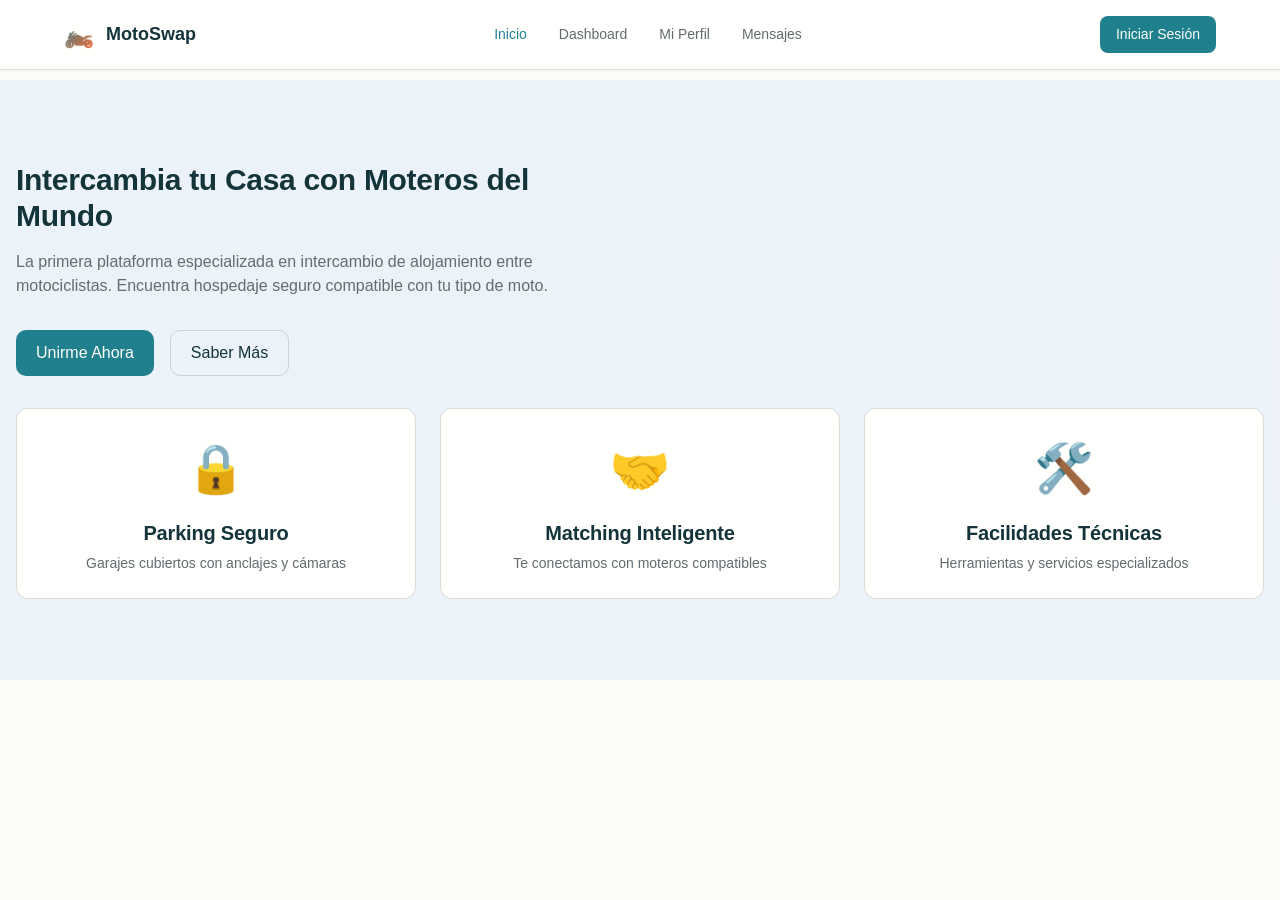
==== index.html @ a31d172a "inicio" ====
<!DOCTYPE html>
<html lang="es">
<head>
    <meta charset="UTF-8">
    <meta name="viewport" content="width=device-width, initial-scale=1.0">
    <title>MotoSwap - Intercambio de Casas para Moteros</title>
    <link rel="stylesheet" href="style.css">
</head>
<body>
    <!-- Header/Navigation -->
    <header class="header" id="header">
        <nav class="nav">
            <div class="nav__brand">
                <div class="nav__logo">🏍️</div>
                <span class="nav__title">MotoSwap</span>
            </div>
            <div class="nav__menu" id="nav-menu">
                <ul class="nav__list">
                    <li class="nav__item"><a href="#home" class="nav__link active">Inicio</a></li>
                    <li class="nav__item"><a href="#dashboard" class="nav__link">Dashboard</a></li>
                    <li class="nav__item"><a href="#profile" class="nav__link">Mi Perfil</a></li>
                    <li class="nav__item"><a href="#messages" class="nav__link">Mensajes</a></li>
                </ul>
            </div>
            <div class="nav__actions">
                <div class="nav__user" id="user-info" style="display: none;">
                    <span class="nav__points">150 pts</span>
                    <img src="https://via.placeholder.com/32x32" alt="Usuario" class="nav__avatar">
                </div>
                <button class="btn btn--primary" id="login-btn">Iniciar Sesión</button>
            </div>
            <button class="nav__toggle" id="nav-toggle">☰</button>
        </nav>
    </header>

    <!-- Landing Page -->
    <section class="landing" id="home">
        <div class="hero">
            <div class="container">
                <div class="hero__content">
                    <h1 class="hero__title">Intercambia tu Casa con Moteros del Mundo</h1>
                    <p class="hero__subtitle">La primera plataforma especializada en intercambio de alojamiento entre motociclistas. Encuentra hospedaje seguro compatible con tu tipo de moto.</p>
                    <div class="hero__actions">
                        <button class="btn btn--primary btn--lg" id="register-btn">Unirme Ahora</button>
                        <button class="btn btn--outline btn--lg" id="learn-more">Saber Más</button>
                    </div>
                </div>
                <div class="hero__features">
                    <div class="feature-card">
                        <div class="feature-card__icon">🔒</div>
                        <h3>Parking Seguro</h3>
                        <p>Garajes cubiertos con anclajes y cámaras</p>
                    </div>
                    <div class="feature-card">
                        <div class="feature-card__icon">🤝</div>
                        <h3>Matching Inteligente</h3>
                        <p>Te conectamos con moteros compatibles</p>
                    </div>
                    <div class="feature-card">
                        <div class="feature-card__icon">🛠️</div>
                        <h3>Facilidades Técnicas</h3>
                        <p>Herramientas y servicios especializados</p>
                    </div>
                </div>
            </div>
        </div>
    </section>

    <!-- Registration Modal -->
    <div class="modal hidden" id="register-modal">
        <div class="modal__overlay">
            <div class="modal__content">
                <div class="modal__header">
                    <h2>Únete a MotoSwap</h2>
                    <button class="modal__close" id="close-register">&times;</button>
                </div>
                <div class="modal__body">
                    <form class="register-form" id="register-form">
                        <div class="form-group">
                            <label class="form-label">Nombre Completo</label>
                            <input type="text" class="form-control" name="nombre" required>
                        </div>
                        <div class="form-group">
                            <label class="form-label">Email</label>
                            <input type="email" class="form-control" name="email" required>
                        </div>
                        <div class="form-group">
                            <label class="form-label">Edad</label>
                            <input type="number" class="form-control" name="edad" min="16" required>
                        </div>
                        <div class="form-group">
                            <label class="form-label">Experiencia (años)</label>
                            <input type="number" class="form-control" name="experiencia" min="0" required>
                        </div>
                        
                        <h3>Información de tu Moto</h3>
                        <div class="form-row">
                            <div class="form-group">
                                <label class="form-label">Marca</label>
                                <select class="form-control" name="marca" required>
                                    <option value="">Seleccionar</option>
                                    <option value="BMW">BMW</option>
                                    <option value="Ducati">Ducati</option>
                                    <option value="Harley Davidson">Harley Davidson</option>
                                    <option value="Yamaha">Yamaha</option>
                                    <option value="Honda">Honda</option>
                                    <option value="Kawasaki">Kawasaki</option>
                                    <option value="Indian">Indian</option>
                                </select>
                            </div>
                            <div class="form-group">
                                <label class="form-label">Modelo</label>
                                <input type="text" class="form-control" name="modelo" required>
                            </div>
                        </div>
                        
                        <div class="form-row">
                            <div class="form-group">
                                <label class="form-label">Tipo de Moto</label>
                                <select class="form-control" name="tipo" required>
                                    <option value="">Seleccionar</option>
                                    <option value="Touring">Touring</option>
                                    <option value="Deportiva">Deportiva</option>
                                    <option value="Cruiser">Cruiser</option>
                                    <option value="Adventure">Adventure/Trail</option>
                                    <option value="Naked">Naked</option>
                                    <option value="Scooter">Scooter/Urbana</option>
                                </select>
                            </div>
                            <div class="form-group">
                                <label class="form-label">Licencia</label>
                                <select class="form-control" name="licencia" required>
                                    <option value="">Seleccionar</option>
                                    <option value="A1">A1 (125cc, hasta 11kW)</option>
                                    <option value="A2">A2 (hasta 35kW)</option>
                                    <option value="A">A (sin restricción)</option>
                                </select>
                            </div>
                        </div>
                        
                        <div class="form-group">
                            <label class="form-label">Cilindrada</label>
                            <input type="text" class="form-control" name="cilindrada" placeholder="ej: 1200cc" required>
                        </div>
                        
                        <div class="form-group">
                            <label class="form-label">Ubicación</label>
                            <input type="text" class="form-control" name="ubicacion" placeholder="Ciudad, País" required>
                        </div>
                        
                        <button type="submit" class="btn btn--primary btn--full-width">Crear Cuenta</button>
                    </form>
                </div>
            </div>
        </div>
    </div>

    <!-- Dashboard -->
    <section class="dashboard hidden" id="dashboard">
        <div class="container">
            <div class="dashboard__header">
                <h1>Dashboard</h1>
                <div class="dashboard__stats">
                    <div class="stat-card">
                        <div class="stat-card__value">150</div>
                        <div class="stat-card__label">Puntos</div>
                    </div>
                    <div class="stat-card">
                        <div class="stat-card__value">4.8</div>
                        <div class="stat-card__label">Valoración</div>
                    </div>
                    <div class="stat-card">
                        <div class="stat-card__value">12</div>
                        <div class="stat-card__label">Intercambios</div>
                    </div>
                </div>
            </div>
            
            <div class="dashboard__filters">
                <div class="filters">
                    <div class="filter-group">
                        <label class="form-label">Tipo de Moto</label>
                        <select class="form-control" id="filter-tipo">
                            <option value="">Todos</option>
                            <option value="Touring">Touring</option>
                            <option value="Deportiva">Deportiva</option>
                            <option value="Cruiser">Cruiser</option>
                            <option value="Adventure">Adventure/Trail</option>
                            <option value="Naked">Naked</option>
                            <option value="Scooter">Scooter/Urbana</option>
                        </select>
                    </div>
                    <div class="filter-group">
                        <label class="form-label">Ubicación</label>
                        <input type="text" class="form-control" id="filter-ubicacion" placeholder="Ciudad o país">
                    </div>
                    <div class="filter-group">
                        <label class="form-label">Facilidades</label>
                        <select class="form-control" id="filter-facilidades">
                            <option value="">Cualquiera</option>
                            <option value="garaje">Garaje Cubierto</option>
                            <option value="herramientas">Herramientas</option>
                            <option value="camara">Cámaras Seguridad</option>
                            <option value="lavado">Zona Lavado</option>
                        </select>
                    </div>
                    <button class="btn btn--primary" id="apply-filters">Filtrar</button>
                </div>
            </div>
            
            <div class="dashboard__content">
                <div class="listings-grid" id="listings-grid">
                    <!-- Listings will be populated by JavaScript -->
                </div>
            </div>
        </div>
    </section>

    <!-- Profile Section -->
    <section class="profile hidden" id="profile">
        <div class="container">
            <div class="profile__header">
                <div class="profile__info">
                    <img src="https://via.placeholder.com/80x80" alt="Avatar" class="profile__avatar">
                    <div class="profile__details">
                        <h1 id="profile-name">Carlos Rodríguez</h1>
                        <p id="profile-location">Madrid, España</p>
                        <div class="profile__badges">
                            <span class="badge badge--success">Verificado</span>
                            <span class="badge badge--info">10 años experiencia</span>
                        </div>
                    </div>
                </div>
                <button class="btn btn--outline">Editar Perfil</button>
            </div>
            
            <div class="profile__content">
                <div class="profile__section">
                    <h2>Mi Motocicleta</h2>
                    <div class="moto-card">
                        <div class="moto-card__image">🏍️</div>
                        <div class="moto-card__details">
                            <h3 id="moto-info">BMW R1250GS Adventure</h3>
                            <div class="moto-card__specs">
                                <span class="spec">Adventure/Trail</span>
                                <span class="spec">1254cc</span>
                                <span class="spec">Licencia A</span>
                            </div>
                        </div>
                    </div>
                </div>
                
                <div class="profile__section">
                    <h2>Mi Alojamiento</h2>
                    <div class="accommodation-card">
                        <h3>Casa completa - 3 habitaciones</h3>
                        <div class="facilities">
                            <span class="facility">🔒 Garaje cubierto para 2 motos</span>
                            <span class="facility">🔧 Herramientas básicas</span>
                            <span class="facility">📹 Cámaras de seguridad</span>
                            <span class="facility">🚿 Zona lavado motos</span>
                        </div>
                    </div>
                </div>
            </div>
        </div>
    </section>

    <!-- Messages Section -->
    <section class="messages hidden" id="messages">
        <div class="container">
            <h1>Mensajes</h1>
            <div class="messages__content">
                <div class="messages__list">
                    <div class="message-item active">
                        <img src="https://via.placeholder.com/40x40" alt="Ana" class="message-item__avatar">
                        <div class="message-item__content">
                            <div class="message-item__header">
                                <h3>Ana Martínez</h3>
                                <span class="message-item__time">hace 2h</span>
                            </div>
                            <p>Hola! Me interesa tu casa en Madrid para el puente de mayo...</p>
                        </div>
                        <div class="message-item__badge">2</div>
                    </div>
                    
                    <div class="message-item">
                        <img src="https://via.placeholder.com/40x40" alt="Marco" class="message-item__avatar">
                        <div class="message-item__content">
                            <div class="message-item__header">
                                <h3>Marco Bianchi</h3>
                                <span class="message-item__time">ayer</span>
                            </div>
                            <p>Perfecto! Confirmado el intercambio para Roma...</p>
                        </div>
                    </div>
                </div>
                
                <div class="chat-window">
                    <div class="chat-header">
                        <img src="https://via.placeholder.com/32x32" alt="Ana" class="chat-header__avatar">
                        <div class="chat-header__info">
                            <h3>Ana Martínez</h3>
                            <span>Barcelona - Ducati Panigale V4</span>
                        </div>
                    </div>
                    
                    <div class="chat-messages" id="chat-messages">
                        <div class="message message--received">
                            <div class="message__content">
                                Hola Carlos! Vi tu casa en Madrid y me encantaría hacer un intercambio.
                            </div>
                            <div class="message__time">14:30</div>
                        </div>
                        
                        <div class="message message--received">
                            <div class="message__content">
                                Tengo una Ducati Panigale, ¿tu garaje tiene espacio suficiente?
                            </div>
                            <div class="message__time">14:32</div>
                        </div>
                        
                        <div class="message message--sent">
                            <div class="message__content">
                                ¡Hola Ana! Sí, perfecto. Mi garaje es cubierto y tiene anclajes para deportivas.
                            </div>
                            <div class="message__time">14:45</div>
                        </div>
                    </div>
                    
                    <div class="chat-input">
                        <input type="text" class="form-control" placeholder="Escribe tu mensaje...">
                        <button class="btn btn--primary">Enviar</button>
                    </div>
                </div>
            </div>
        </div>
    </section>

    <!-- Property Detail Modal -->
    <div class="modal hidden" id="property-modal">
        <div class="modal__overlay">
            <div class="modal__content modal__content--large">
                <div class="modal__header">
                    <h2 id="property-title">Casa en Madrid Centro</h2>
                    <button class="modal__close" id="close-property">&times;</button>
                </div>
                <div class="modal__body">
                    <div class="property-detail">
                        <div class="property-gallery">
                            <img src="https://via.placeholder.com/600x300" alt="Casa" class="property-image">
                        </div>
                        
                        <div class="property-info">
                            <div class="property-owner">
                                <img src="https://via.placeholder.com/50x50" alt="Propietario" class="owner-avatar">
                                <div class="owner-details">
                                    <h3 id="owner-name">Carlos Rodríguez</h3>
                                    <div class="owner-rating">
                                        <span class="stars">⭐⭐⭐⭐⭐</span>
                                        <span id="owner-rating">4.8</span>
                                    </div>
                                    <p id="owner-moto">BMW R1250GS Adventure</p>
                                </div>
                            </div>
                            
                            <div class="property-specs">
                                <div class="spec-item">
                                    <strong>Tipo:</strong> <span id="property-type">Casa completa</span>
                                </div>
                                <div class="spec-item">
                                    <strong>Habitaciones:</strong> <span id="property-rooms">3</span>
                                </div>
                                <div class="spec-item">
                                    <strong>Motos compatibles:</strong> <span id="compatible-bikes">Adventure, Touring, Naked</span>
                                </div>
                                <div class="spec-item">
                                    <strong>Puntos requeridos:</strong> <span id="required-points">120 puntos/noche</span>
                                </div>
                            </div>
                            
                            <div class="facilities-list">
                                <h3>Facilidades de Seguridad</h3>
                                <div class="facility-tags" id="security-facilities">
                                    <span class="facility-tag">🔒 Garaje cubierto</span>
                                    <span class="facility-tag">📹 Cámaras de seguridad</span>
                                    <span class="facility-tag">⚓ Anclajes de suelo</span>
                                </div>
                                
                                <h3>Servicios Adicionales</h3>
                                <div class="facility-tags" id="additional-services">
                                    <span class="facility-tag">🗺️ Rutas Sierra Madrid</span>
                                    <span class="facility-tag">🔧 Taller BMW cercano</span>
                                    <span class="facility-tag">🌤️ Pronóstico local</span>
                                </div>
                            </div>
                        </div>
                    </div>
                    
                    <div class="property-actions">
                        <button class="btn btn--primary btn--lg">Solicitar Intercambio</button>
                        <button class="btn btn--outline btn--lg">Enviar Mensaje</button>
                    </div>
                </div>
            </div>
        </div>
    </div>

    <!-- Configuration script - loads environment variables -->
    <script src="config.js"></script>
    <!-- Main application script -->
    <script src="app.js"></script>
</body>
</html>
---- style.css ----
:root {
  /* Primitive Color Tokens */
  --color-white: rgba(255, 255, 255, 1);
  --color-black: rgba(0, 0, 0, 1);
  --color-cream-50: rgba(252, 252, 249, 1);
  --color-cream-100: rgba(255, 255, 253, 1);
  --color-gray-200: rgba(245, 245, 245, 1);
  --color-gray-300: rgba(167, 169, 169, 1);
  --color-gray-400: rgba(119, 124, 124, 1);
  --color-slate-500: rgba(98, 108, 113, 1);
  --color-brown-600: rgba(94, 82, 64, 1);
  --color-charcoal-700: rgba(31, 33, 33, 1);
  --color-charcoal-800: rgba(38, 40, 40, 1);
  --color-slate-900: rgba(19, 52, 59, 1);
  --color-teal-300: rgba(50, 184, 198, 1);
  --color-teal-400: rgba(45, 166, 178, 1);
  --color-teal-500: rgba(33, 128, 141, 1);
  --color-teal-600: rgba(29, 116, 128, 1);
  --color-teal-700: rgba(26, 104, 115, 1);
  --color-teal-800: rgba(41, 150, 161, 1);
  --color-red-400: rgba(255, 84, 89, 1);
  --color-red-500: rgba(192, 21, 47, 1);
  --color-orange-400: rgba(230, 129, 97, 1);
  --color-orange-500: rgba(168, 75, 47, 1);

  /* RGB versions for opacity control */
  --color-brown-600-rgb: 94, 82, 64;
  --color-teal-500-rgb: 33, 128, 141;
  --color-slate-900-rgb: 19, 52, 59;
  --color-slate-500-rgb: 98, 108, 113;
  --color-red-500-rgb: 192, 21, 47;
  --color-red-400-rgb: 255, 84, 89;
  --color-orange-500-rgb: 168, 75, 47;
  --color-orange-400-rgb: 230, 129, 97;

  /* Background color tokens (Light Mode) */
  --color-bg-1: rgba(59, 130, 246, 0.08); /* Light blue */
  --color-bg-2: rgba(245, 158, 11, 0.08); /* Light yellow */
  --color-bg-3: rgba(34, 197, 94, 0.08); /* Light green */
  --color-bg-4: rgba(239, 68, 68, 0.08); /* Light red */
  --color-bg-5: rgba(147, 51, 234, 0.08); /* Light purple */
  --color-bg-6: rgba(249, 115, 22, 0.08); /* Light orange */
  --color-bg-7: rgba(236, 72, 153, 0.08); /* Light pink */
  --color-bg-8: rgba(6, 182, 212, 0.08); /* Light cyan */

  /* Semantic Color Tokens (Light Mode) */
  --color-background: var(--color-cream-50);
  --color-surface: var(--color-cream-100);
  --color-text: var(--color-slate-900);
  --color-text-secondary: var(--color-slate-500);
  --color-primary: var(--color-teal-500);
  --color-primary-hover: var(--color-teal-600);
  --color-primary-active: var(--color-teal-700);
  --color-secondary: rgba(var(--color-brown-600-rgb), 0.12);
  --color-secondary-hover: rgba(var(--color-brown-600-rgb), 0.2);
  --color-secondary-active: rgba(var(--color-brown-600-rgb), 0.25);
  --color-border: rgba(var(--color-brown-600-rgb), 0.2);
  --color-btn-primary-text: var(--color-cream-50);
  --color-card-border: rgba(var(--color-brown-600-rgb), 0.12);
  --color-card-border-inner: rgba(var(--color-brown-600-rgb), 0.12);
  --color-error: var(--color-red-500);
  --color-success: var(--color-teal-500);
  --color-warning: var(--color-orange-500);
  --color-info: var(--color-slate-500);
  --color-focus-ring: rgba(var(--color-teal-500-rgb), 0.4);
  --color-select-caret: rgba(var(--color-slate-900-rgb), 0.8);

  /* Common style patterns */
  --focus-ring: 0 0 0 3px var(--color-focus-ring);
  --focus-outline: 2px solid var(--color-primary);
  --status-bg-opacity: 0.15;
  --status-border-opacity: 0.25;
  --select-caret-light: url("data:image/svg+xml,%3Csvg xmlns='http://www.w3.org/2000/svg' width='16' height='16' viewBox='0 0 24 24' fill='none' stroke='%23134252' stroke-width='2' stroke-linecap='round' stroke-linejoin='round'%3E%3Cpolyline points='6 9 12 15 18 9'%3E%3C/polyline%3E%3C/svg%3E");
  --select-caret-dark: url("data:image/svg+xml,%3Csvg xmlns='http://www.w3.org/2000/svg' width='16' height='16' viewBox='0 0 24 24' fill='none' stroke='%23f5f5f5' stroke-width='2' stroke-linecap='round' stroke-linejoin='round'%3E%3Cpolyline points='6 9 12 15 18 9'%3E%3C/polyline%3E%3C/svg%3E");

  /* RGB versions for opacity control */
  --color-success-rgb: 33, 128, 141;
  --color-error-rgb: 192, 21, 47;
  --color-warning-rgb: 168, 75, 47;
  --color-info-rgb: 98, 108, 113;

  /* Typography */
  --font-family-base: "FKGroteskNeue", "Geist", "Inter", -apple-system,
    BlinkMacSystemFont, "Segoe UI", Roboto, sans-serif;
  --font-family-mono: "Berkeley Mono", ui-monospace, SFMono-Regular, Menlo,
    Monaco, Consolas, monospace;
  --font-size-xs: 11px;
  --font-size-sm: 12px;
  --font-size-base: 14px;
  --font-size-md: 14px;
  --font-size-lg: 16px;
  --font-size-xl: 18px;
  --font-size-2xl: 20px;
  --font-size-3xl: 24px;
  --font-size-4xl: 30px;
  --font-weight-normal: 400;
  --font-weight-medium: 500;
  --font-weight-semibold: 550;
  --font-weight-bold: 600;
  --line-height-tight: 1.2;
  --line-height-normal: 1.5;
  --letter-spacing-tight: -0.01em;

  /* Spacing */
  --space-0: 0;
  --space-1: 1px;
  --space-2: 2px;
  --space-4: 4px;
  --space-6: 6px;
  --space-8: 8px;
  --space-10: 10px;
  --space-12: 12px;
  --space-16: 16px;
  --space-20: 20px;
  --space-24: 24px;
  --space-32: 32px;

  /* Border Radius */
  --radius-sm: 6px;
  --radius-base: 8px;
  --radius-md: 10px;
  --radius-lg: 12px;
  --radius-full: 9999px;

  /* Shadows */
  --shadow-xs: 0 1px 2px rgba(0, 0, 0, 0.02);
  --shadow-sm: 0 1px 3px rgba(0, 0, 0, 0.04), 0 1px 2px rgba(0, 0, 0, 0.02);
  --shadow-md: 0 4px 6px -1px rgba(0, 0, 0, 0.04),
    0 2px 4px -1px rgba(0, 0, 0, 0.02);
  --shadow-lg: 0 10px 15px -3px rgba(0, 0, 0, 0.04),
    0 4px 6px -2px rgba(0, 0, 0, 0.02);
  --shadow-inset-sm: inset 0 1px 0 rgba(255, 255, 255, 0.15),
    inset 0 -1px 0 rgba(0, 0, 0, 0.03);

  /* Animation */
  --duration-fast: 150ms;
  --duration-normal: 250ms;
  --ease-standard: cubic-bezier(0.16, 1, 0.3, 1);

  /* Layout */
  --container-sm: 640px;
  --container-md: 768px;
  --container-lg: 1024px;
  --container-xl: 1280px;
}

/* Dark mode colors */
@media (prefers-color-scheme: dark) {
  :root {
    /* RGB versions for opacity control (Dark Mode) */
    --color-gray-400-rgb: 119, 124, 124;
    --color-teal-300-rgb: 50, 184, 198;
    --color-gray-300-rgb: 167, 169, 169;
    --color-gray-200-rgb: 245, 245, 245;

    /* Background color tokens (Dark Mode) */
    --color-bg-1: rgba(29, 78, 216, 0.15); /* Dark blue */
    --color-bg-2: rgba(180, 83, 9, 0.15); /* Dark yellow */
    --color-bg-3: rgba(21, 128, 61, 0.15); /* Dark green */
    --color-bg-4: rgba(185, 28, 28, 0.15); /* Dark red */
    --color-bg-5: rgba(107, 33, 168, 0.15); /* Dark purple */
    --color-bg-6: rgba(194, 65, 12, 0.15); /* Dark orange */
    --color-bg-7: rgba(190, 24, 93, 0.15); /* Dark pink */
    --color-bg-8: rgba(8, 145, 178, 0.15); /* Dark cyan */
    
    /* Semantic Color Tokens (Dark Mode) */
    --color-background: var(--color-charcoal-700);
    --color-surface: var(--color-charcoal-800);
    --color-text: var(--color-gray-200);
    --color-text-secondary: rgba(var(--color-gray-300-rgb), 0.7);
    --color-primary: var(--color-teal-300);
    --color-primary-hover: var(--color-teal-400);
    --color-primary-active: var(--color-teal-800);
    --color-secondary: rgba(var(--color-gray-400-rgb), 0.15);
    --color-secondary-hover: rgba(var(--color-gray-400-rgb), 0.25);
    --color-secondary-active: rgba(var(--color-gray-400-rgb), 0.3);
    --color-border: rgba(var(--color-gray-400-rgb), 0.3);
    --color-error: var(--color-red-400);
    --color-success: var(--color-teal-300);
    --color-warning: var(--color-orange-400);
    --color-info: var(--color-gray-300);
    --color-focus-ring: rgba(var(--color-teal-300-rgb), 0.4);
    --color-btn-primary-text: var(--color-slate-900);
    --color-card-border: rgba(var(--color-gray-400-rgb), 0.2);
    --color-card-border-inner: rgba(var(--color-gray-400-rgb), 0.15);
    --shadow-inset-sm: inset 0 1px 0 rgba(255, 255, 255, 0.1),
      inset 0 -1px 0 rgba(0, 0, 0, 0.15);
    --button-border-secondary: rgba(var(--color-gray-400-rgb), 0.2);
    --color-border-secondary: rgba(var(--color-gray-400-rgb), 0.2);
    --color-select-caret: rgba(var(--color-gray-200-rgb), 0.8);

    /* Common style patterns - updated for dark mode */
    --focus-ring: 0 0 0 3px var(--color-focus-ring);
    --focus-outline: 2px solid var(--color-primary);
    --status-bg-opacity: 0.15;
    --status-border-opacity: 0.25;
    --select-caret-light: url("data:image/svg+xml,%3Csvg xmlns='http://www.w3.org/2000/svg' width='16' height='16' viewBox='0 0 24 24' fill='none' stroke='%23134252' stroke-width='2' stroke-linecap='round' stroke-linejoin='round'%3E%3Cpolyline points='6 9 12 15 18 9'%3E%3C/polyline%3E%3C/svg%3E");
    --select-caret-dark: url("data:image/svg+xml,%3Csvg xmlns='http://www.w3.org/2000/svg' width='16' height='16' viewBox='0 0 24 24' fill='none' stroke='%23f5f5f5' stroke-width='2' stroke-linecap='round' stroke-linejoin='round'%3E%3Cpolyline points='6 9 12 15 18 9'%3E%3C/polyline%3E%3C/svg%3E");

    /* RGB versions for dark mode */
    --color-success-rgb: var(--color-teal-300-rgb);
    --color-error-rgb: var(--color-red-400-rgb);
    --color-warning-rgb: var(--color-orange-400-rgb);
    --color-info-rgb: var(--color-gray-300-rgb);
  }
}

/* Data attribute for manual theme switching */
[data-color-scheme="dark"] {
  /* RGB versions for opacity control (dark mode) */
  --color-gray-400-rgb: 119, 124, 124;
  --color-teal-300-rgb: 50, 184, 198;
  --color-gray-300-rgb: 167, 169, 169;
  --color-gray-200-rgb: 245, 245, 245;

  /* Colorful background palette - Dark Mode */
  --color-bg-1: rgba(29, 78, 216, 0.15); /* Dark blue */
  --color-bg-2: rgba(180, 83, 9, 0.15); /* Dark yellow */
  --color-bg-3: rgba(21, 128, 61, 0.15); /* Dark green */
  --color-bg-4: rgba(185, 28, 28, 0.15); /* Dark red */
  --color-bg-5: rgba(107, 33, 168, 0.15); /* Dark purple */
  --color-bg-6: rgba(194, 65, 12, 0.15); /* Dark orange */
  --color-bg-7: rgba(190, 24, 93, 0.15); /* Dark pink */
  --color-bg-8: rgba(8, 145, 178, 0.15); /* Dark cyan */
  
  /* Semantic Color Tokens (Dark Mode) */
  --color-background: var(--color-charcoal-700);
  --color-surface: var(--color-charcoal-800);
  --color-text: var(--color-gray-200);
  --color-text-secondary: rgba(var(--color-gray-300-rgb), 0.7);
  --color-primary: var(--color-teal-300);
  --color-primary-hover: var(--color-teal-400);
  --color-primary-active: var(--color-teal-800);
  --color-secondary: rgba(var(--color-gray-400-rgb), 0.15);
  --color-secondary-hover: rgba(var(--color-gray-400-rgb), 0.25);
  --color-secondary-active: rgba(var(--color-gray-400-rgb), 0.3);
  --color-border: rgba(var(--color-gray-400-rgb), 0.3);
  --color-error: var(--color-red-400);
  --color-success: var(--color-teal-300);
  --color-warning: var(--color-orange-400);
  --color-info: var(--color-gray-300);
  --color-focus-ring: rgba(var(--color-teal-300-rgb), 0.4);
  --color-btn-primary-text: var(--color-slate-900);
  --color-card-border: rgba(var(--color-gray-400-rgb), 0.15);
  --color-card-border-inner: rgba(var(--color-gray-400-rgb), 0.15);
  --shadow-inset-sm: inset 0 1px 0 rgba(255, 255, 255, 0.1),
    inset 0 -1px 0 rgba(0, 0, 0, 0.15);
  --color-border-secondary: rgba(var(--color-gray-400-rgb), 0.2);
  --color-select-caret: rgba(var(--color-gray-200-rgb), 0.8);

  /* Common style patterns - updated for dark mode */
  --focus-ring: 0 0 0 3px var(--color-focus-ring);
  --focus-outline: 2px solid var(--color-primary);
  --status-bg-opacity: 0.15;
  --status-border-opacity: 0.25;
  --select-caret-light: url("data:image/svg+xml,%3Csvg xmlns='http://www.w3.org/2000/svg' width='16' height='16' viewBox='0 0 24 24' fill='none' stroke='%23134252' stroke-width='2' stroke-linecap='round' stroke-linejoin='round'%3E%3Cpolyline points='6 9 12 15 18 9'%3E%3C/polyline%3E%3C/svg%3E");
  --select-caret-dark: url("data:image/svg+xml,%3Csvg xmlns='http://www.w3.org/2000/svg' width='16' height='16' viewBox='0 0 24 24' fill='none' stroke='%23f5f5f5' stroke-width='2' stroke-linecap='round' stroke-linejoin='round'%3E%3Cpolyline points='6 9 12 15 18 9'%3E%3C/polyline%3E%3C/svg%3E");

  /* RGB versions for dark mode */
  --color-success-rgb: var(--color-teal-300-rgb);
  --color-error-rgb: var(--color-red-400-rgb);
  --color-warning-rgb: var(--color-orange-400-rgb);
  --color-info-rgb: var(--color-gray-300-rgb);
}

[data-color-scheme="light"] {
  /* RGB versions for opacity control (light mode) */
  --color-brown-600-rgb: 94, 82, 64;
  --color-teal-500-rgb: 33, 128, 141;
  --color-slate-900-rgb: 19, 52, 59;
  
  /* Semantic Color Tokens (Light Mode) */
  --color-background: var(--color-cream-50);
  --color-surface: var(--color-cream-100);
  --color-text: var(--color-slate-900);
  --color-text-secondary: var(--color-slate-500);
  --color-primary: var(--color-teal-500);
  --color-primary-hover: var(--color-teal-600);
  --color-primary-active: var(--color-teal-700);
  --color-secondary: rgba(var(--color-brown-600-rgb), 0.12);
  --color-secondary-hover: rgba(var(--color-brown-600-rgb), 0.2);
  --color-secondary-active: rgba(var(--color-brown-600-rgb), 0.25);
  --color-border: rgba(var(--color-brown-600-rgb), 0.2);
  --color-btn-primary-text: var(--color-cream-50);
  --color-card-border: rgba(var(--color-brown-600-rgb), 0.12);
  --color-card-border-inner: rgba(var(--color-brown-600-rgb), 0.12);
  --color-error: var(--color-red-500);
  --color-success: var(--color-teal-500);
  --color-warning: var(--color-orange-500);
  --color-info: var(--color-slate-500);
  --color-focus-ring: rgba(var(--color-teal-500-rgb), 0.4);

  /* RGB versions for light mode */
  --color-success-rgb: var(--color-teal-500-rgb);
  --color-error-rgb: var(--color-red-500-rgb);
  --color-warning-rgb: var(--color-orange-500-rgb);
  --color-info-rgb: var(--color-slate-500-rgb);
}

/* Base styles */
html {
  font-size: var(--font-size-base);
  font-family: var(--font-family-base);
  line-height: var(--line-height-normal);
  color: var(--color-text);
  background-color: var(--color-background);
  -webkit-font-smoothing: antialiased;
  box-sizing: border-box;
}

body {
  margin: 0;
  padding: 0;
}

*,
*::before,
*::after {
  box-sizing: inherit;
}

/* Typography */
h1,
h2,
h3,
h4,
h5,
h6 {
  margin: 0;
  font-weight: var(--font-weight-semibold);
  line-height: var(--line-height-tight);
  color: var(--color-text);
  letter-spacing: var(--letter-spacing-tight);
}

h1 {
  font-size: var(--font-size-4xl);
}
h2 {
  font-size: var(--font-size-3xl);
}
h3 {
  font-size: var(--font-size-2xl);
}
h4 {
  font-size: var(--font-size-xl);
}
h5 {
  font-size: var(--font-size-lg);
}
h6 {
  font-size: var(--font-size-md);
}

p {
  margin: 0 0 var(--space-16) 0;
}

a {
  color: var(--color-primary);
  text-decoration: none;
  transition: color var(--duration-fast) var(--ease-standard);
}

a:hover {
  color: var(--color-primary-hover);
}

code,
pre {
  font-family: var(--font-family-mono);
  font-size: calc(var(--font-size-base) * 0.95);
  background-color: var(--color-secondary);
  border-radius: var(--radius-sm);
}

code {
  padding: var(--space-1) var(--space-4);
}

pre {
  padding: var(--space-16);
  margin: var(--space-16) 0;
  overflow: auto;
  border: 1px solid var(--color-border);
}

pre code {
  background: none;
  padding: 0;
}

/* Buttons */
.btn {
  display: inline-flex;
  align-items: center;
  justify-content: center;
  padding: var(--space-8) var(--space-16);
  border-radius: var(--radius-base);
  font-size: var(--font-size-base);
  font-weight: 500;
  line-height: 1.5;
  cursor: pointer;
  transition: all var(--duration-normal) var(--ease-standard);
  border: none;
  text-decoration: none;
  position: relative;
}

.btn:focus-visible {
  outline: none;
  box-shadow: var(--focus-ring);
}

.btn--primary {
  background: var(--color-primary);
  color: var(--color-btn-primary-text);
}

.btn--primary:hover {
  background: var(--color-primary-hover);
}

.btn--primary:active {
  background: var(--color-primary-active);
}

.btn--secondary {
  background: var(--color-secondary);
  color: var(--color-text);
}

.btn--secondary:hover {
  background: var(--color-secondary-hover);
}

.btn--secondary:active {
  background: var(--color-secondary-active);
}

.btn--outline {
  background: transparent;
  border: 1px solid var(--color-border);
  color: var(--color-text);
}

.btn--outline:hover {
  background: var(--color-secondary);
}

.btn--sm {
  padding: var(--space-4) var(--space-12);
  font-size: var(--font-size-sm);
  border-radius: var(--radius-sm);
}

.btn--lg {
  padding: var(--space-10) var(--space-20);
  font-size: var(--font-size-lg);
  border-radius: var(--radius-md);
}

.btn--full-width {
  width: 100%;
}

.btn:disabled {
  opacity: 0.5;
  cursor: not-allowed;
}

/* Form elements */
.form-control {
  display: block;
  width: 100%;
  padding: var(--space-8) var(--space-12);
  font-size: var(--font-size-md);
  line-height: 1.5;
  color: var(--color-text);
  background-color: var(--color-surface);
  border: 1px solid var(--color-border);
  border-radius: var(--radius-base);
  transition: border-color var(--duration-fast) var(--ease-standard),
    box-shadow var(--duration-fast) var(--ease-standard);
}

textarea.form-control {
  font-family: var(--font-family-base);
  font-size: var(--font-size-base);
}

select.form-control {
  padding: var(--space-8) var(--space-12);
  -webkit-appearance: none;
  -moz-appearance: none;
  appearance: none;
  background-image: var(--select-caret-light);
  background-repeat: no-repeat;
  background-position: right var(--space-12) center;
  background-size: 16px;
  padding-right: var(--space-32);
}

/* Add a dark mode specific caret */
@media (prefers-color-scheme: dark) {
  select.form-control {
    background-image: var(--select-caret-dark);
  }
}

/* Also handle data-color-scheme */
[data-color-scheme="dark"] select.form-control {
  background-image: var(--select-caret-dark);
}

[data-color-scheme="light"] select.form-control {
  background-image: var(--select-caret-light);
}

.form-control:focus {
  border-color: var(--color-primary);
  outline: var(--focus-outline);
}

.form-label {
  display: block;
  margin-bottom: var(--space-8);
  font-weight: var(--font-weight-medium);
  font-size: var(--font-size-sm);
}

.form-group {
  margin-bottom: var(--space-16);
}

/* Card component */
.card {
  background-color: var(--color-surface);
  border-radius: var(--radius-lg);
  border: 1px solid var(--color-card-border);
  box-shadow: var(--shadow-sm);
  overflow: hidden;
  transition: box-shadow var(--duration-normal) var(--ease-standard);
}

.card:hover {
  box-shadow: var(--shadow-md);
}

.card__body {
  padding: var(--space-16);
}

.card__header,
.card__footer {
  padding: var(--space-16);
  border-bottom: 1px solid var(--color-card-border-inner);
}

/* Status indicators - simplified with CSS variables */
.status {
  display: inline-flex;
  align-items: center;
  padding: var(--space-6) var(--space-12);
  border-radius: var(--radius-full);
  font-weight: var(--font-weight-medium);
  font-size: var(--font-size-sm);
}

.status--success {
  background-color: rgba(
    var(--color-success-rgb, 33, 128, 141),
    var(--status-bg-opacity)
  );
  color: var(--color-success);
  border: 1px solid
    rgba(var(--color-success-rgb, 33, 128, 141), var(--status-border-opacity));
}

.status--error {
  background-color: rgba(
    var(--color-error-rgb, 192, 21, 47),
    var(--status-bg-opacity)
  );
  color: var(--color-error);
  border: 1px solid
    rgba(var(--color-error-rgb, 192, 21, 47), var(--status-border-opacity));
}

.status--warning {
  background-color: rgba(
    var(--color-warning-rgb, 168, 75, 47),
    var(--status-bg-opacity)
  );
  color: var(--color-warning);
  border: 1px solid
    rgba(var(--color-warning-rgb, 168, 75, 47), var(--status-border-opacity));
}

.status--info {
  background-color: rgba(
    var(--color-info-rgb, 98, 108, 113),
    var(--status-bg-opacity)
  );
  color: var(--color-info);
  border: 1px solid
    rgba(var(--color-info-rgb, 98, 108, 113), var(--status-border-opacity));
}

/* Container layout */
.container {
  width: 100%;
  margin-right: auto;
  margin-left: auto;
  padding-right: var(--space-16);
  padding-left: var(--space-16);
}

@media (min-width: 640px) {
  .container {
    max-width: var(--container-sm);
  }
}
@media (min-width: 768px) {
  .container {
    max-width: var(--container-md);
  }
}
@media (min-width: 1024px) {
  .container {
    max-width: var(--container-lg);
  }
}
@media (min-width: 1280px) {
  .container {
    max-width: var(--container-xl);
  }
}

/* Utility classes */
.flex {
  display: flex;
}
.flex-col {
  flex-direction: column;
}
.items-center {
  align-items: center;
}
.justify-center {
  justify-content: center;
}
.justify-between {
  justify-content: space-between;
}
.gap-4 {
  gap: var(--space-4);
}
.gap-8 {
  gap: var(--space-8);
}
.gap-16 {
  gap: var(--space-16);
}

.m-0 {
  margin: 0;
}
.mt-8 {
  margin-top: var(--space-8);
}
.mb-8 {
  margin-bottom: var(--space-8);
}
.mx-8 {
  margin-left: var(--space-8);
  margin-right: var(--space-8);
}
.my-8 {
  margin-top: var(--space-8);
  margin-bottom: var(--space-8);
}

.p-0 {
  padding: 0;
}
.py-8 {
  padding-top: var(--space-8);
  padding-bottom: var(--space-8);
}
.px-8 {
  padding-left: var(--space-8);
  padding-right: var(--space-8);
}
.py-16 {
  padding-top: var(--space-16);
  padding-bottom: var(--space-16);
}
.px-16 {
  padding-left: var(--space-16);
  padding-right: var(--space-16);
}

.block {
  display: block;
}
.hidden {
  display: none;
}

/* Accessibility */
.sr-only {
  position: absolute;
  width: 1px;
  height: 1px;
  padding: 0;
  margin: -1px;
  overflow: hidden;
  clip: rect(0, 0, 0, 0);
  white-space: nowrap;
  border-width: 0;
}

:focus-visible {
  outline: var(--focus-outline);
  outline-offset: 2px;
}

/* Dark mode specifics */
[data-color-scheme="dark"] .btn--outline {
  border: 1px solid var(--color-border-secondary);
}

@font-face {
  font-family: 'FKGroteskNeue';
  src: url('https://r2cdn.perplexity.ai/fonts/FKGroteskNeue.woff2')
    format('woff2');
}

/* END PERPLEXITY DESIGN SYSTEM */
/* Additional custom styles for MotoSwap */
:root {
  /* Custom moto theme colors */
  --moto-orange: #FF6B35;
  --moto-dark: #1a1a1a;
  --moto-chrome: #C0C0C0;
  --moto-red: #DC2626;
  --moto-gradient: linear-gradient(135deg, var(--color-teal-500) 0%, var(--moto-orange) 100%);
}

/* Header Styles */
.header {
  background: var(--color-surface);
  border-bottom: 1px solid var(--color-border);
  position: fixed;
  top: 0;
  left: 0;
  right: 0;
  z-index: 1000;
  box-shadow: var(--shadow-sm);
}

.nav {
  display: flex;
  align-items: center;
  justify-content: space-between;
  padding: var(--space-16) var(--space-24);
  max-width: 1200px;
  margin: 0 auto;
}

.nav__brand {
  display: flex;
  align-items: center;
  gap: var(--space-12);
}

.nav__logo {
  font-size: 24px;
  background: var(--moto-gradient);
  -webkit-background-clip: text;
  -webkit-text-fill-color: transparent;
  background-clip: text;
}

.nav__title {
  font-size: var(--font-size-xl);
  font-weight: var(--font-weight-bold);
  color: var(--color-text);
}

.nav__menu {
  display: flex;
}

.nav__list {
  display: flex;
  gap: var(--space-32);
  list-style: none;
  margin: 0;
  padding: 0;
}

.nav__link {
  color: var(--color-text-secondary);
  font-weight: var(--font-weight-medium);
  transition: color var(--duration-fast) var(--ease-standard);
  text-decoration: none;
}

.nav__link:hover,
.nav__link.active {
  color: var(--color-primary);
}

.nav__actions {
  display: flex;
  align-items: center;
  gap: var(--space-16);
}

.nav__user {
  display: flex;
  align-items: center;
  gap: var(--space-12);
}

.nav__points {
  background: var(--color-bg-1);
  color: var(--color-primary);
  padding: var(--space-4) var(--space-8);
  border-radius: var(--radius-full);
  font-size: var(--font-size-sm);
  font-weight: var(--font-weight-medium);
}

.nav__avatar {
  width: 32px;
  height: 32px;
  border-radius: 50%;
  border: 2px solid var(--color-border);
}

.nav__toggle {
  display: none;
  background: none;
  border: none;
  font-size: 24px;
  color: var(--color-text);
  cursor: pointer;
}

/* Hero Section */
.landing {
  margin-top: 80px;
}

.hero {
  background: var(--color-bg-1);
  padding: var(--space-32) 0;
  min-height: 600px;
  display: flex;
  align-items: center;
}

.hero__content {
  max-width: 600px;
  margin-bottom: var(--space-32);
}

.hero__title {
  font-size: var(--font-size-4xl);
  margin-bottom: var(--space-16);
  line-height: var(--line-height-tight);
}

.hero__subtitle {
  font-size: var(--font-size-lg);
  color: var(--color-text-secondary);
  margin-bottom: var(--space-32);
  line-height: var(--line-height-normal);
}

.hero__actions {
  display: flex;
  gap: var(--space-16);
  margin-bottom: var(--space-32);
}

.hero__features {
  display: grid;
  grid-template-columns: repeat(auto-fit, minmax(250px, 1fr));
  gap: var(--space-24);
}

.feature-card {
  background: var(--color-surface);
  padding: var(--space-24);
  border-radius: var(--radius-lg);
  text-align: center;
  border: 1px solid var(--color-border);
  transition: transform var(--duration-normal) var(--ease-standard);
}

.feature-card:hover {
  transform: translateY(-4px);
  box-shadow: var(--shadow-lg);
}

.feature-card__icon {
  font-size: 48px;
  margin-bottom: var(--space-16);
}

.feature-card h3 {
  margin-bottom: var(--space-8);
  color: var(--color-text);
}

.feature-card p {
  color: var(--color-text-secondary);
  margin: 0;
}

/* Modal Styles */
.modal {
  position: fixed;
  top: 0;
  left: 0;
  right: 0;
  bottom: 0;
  background: rgba(0, 0, 0, 0.5);
  display: flex;
  align-items: center;
  justify-content: center;
  z-index: 2000;
  padding: var(--space-16);
}

.modal.hidden {
  display: none;
}

.modal__overlay {
  position: absolute;
  top: 0;
  left: 0;
  right: 0;
  bottom: 0;
}

.modal__content {
  background: var(--color-surface);
  border-radius: var(--radius-lg);
  box-shadow: var(--shadow-lg);
  max-width: 500px;
  width: 100%;
  max-height: 90vh;
  overflow: hidden;
  position: relative;
  z-index: 1;
}

.modal__content--large {
  max-width: 800px;
}

.modal__header {
  display: flex;
  align-items: center;
  justify-content: space-between;
  padding: var(--space-24);
  border-bottom: 1px solid var(--color-border);
}

.modal__header h2 {
  margin: 0;
}

.modal__close {
  background: none;
  border: none;
  font-size: 24px;
  color: var(--color-text-secondary);
  cursor: pointer;
  width: 32px;
  height: 32px;
  border-radius: 50%;
  display: flex;
  align-items: center;
  justify-content: center;
  transition: background-color var(--duration-fast) var(--ease-standard);
}

.modal__close:hover {
  background: var(--color-secondary);
}

.modal__body {
  padding: var(--space-24);
  overflow-y: auto;
  max-height: calc(90vh - 120px);
}

.form-row {
  display: grid;
  grid-template-columns: 1fr 1fr;
  gap: var(--space-16);
}

/* Dashboard Styles */
.dashboard {
  margin-top: 80px;
  padding: var(--space-32) 0;
}

.dashboard.hidden {
  display: none;
}

.dashboard__header {
  display: flex;
  align-items: center;
  justify-content: space-between;
  margin-bottom: var(--space-32);
}

.dashboard__stats {
  display: flex;
  gap: var(--space-16);
}

.stat-card {
  background: var(--color-surface);
  padding: var(--space-16);
  border-radius: var(--radius-lg);
  text-align: center;
  border: 1px solid var(--color-border);
  min-width: 80px;
}

.stat-card__value {
  font-size: var(--font-size-2xl);
  font-weight: var(--font-weight-bold);
  color: var(--color-primary);
}

.stat-card__label {
  font-size: var(--font-size-sm);
  color: var(--color-text-secondary);
  margin-top: var(--space-4);
}

.dashboard__filters {
  background: var(--color-surface);
  border-radius: var(--radius-lg);
  padding: var(--space-24);
  margin-bottom: var(--space-32);
  border: 1px solid var(--color-border);
}

.filters {
  display: grid;
  grid-template-columns: repeat(auto-fit, minmax(200px, 1fr));
  gap: var(--space-16);
  align-items: end;
}

.filter-group {
  display: flex;
  flex-direction: column;
}

.listings-grid {
  display: grid;
  grid-template-columns: repeat(auto-fit, minmax(350px, 1fr));
  gap: var(--space-24);
}

.listing-card {
  background: var(--color-surface);
  border-radius: var(--radius-lg);
  border: 1px solid var(--color-border);
  overflow: hidden;
  transition: all var(--duration-normal) var(--ease-standard);
  cursor: pointer;
}

.listing-card:hover {
  transform: translateY(-4px);
  box-shadow: var(--shadow-lg);
}

.listing-image {
  width: 100%;
  height: 200px;
  object-fit: cover;
  background: var(--color-bg-2);
  display: flex;
  align-items: center;
  justify-content: center;
  font-size: 64px;
  color: var(--color-text-secondary);
}

.listing-content {
  padding: var(--space-20);
}

.listing-header {
  display: flex;
  align-items: center;
  gap: var(--space-12);
  margin-bottom: var(--space-12);
}

.listing-avatar {
  width: 40px;
  height: 40px;
  border-radius: 50%;
  border: 2px solid var(--color-border);
}

.listing-owner h3 {
  margin: 0;
  font-size: var(--font-size-base);
}

.listing-owner p {
  margin: 0;
  color: var(--color-text-secondary);
  font-size: var(--font-size-sm);
}

.listing-title {
  font-size: var(--font-size-lg);
  margin-bottom: var(--space-8);
}

.listing-location {
  color: var(--color-text-secondary);
  margin-bottom: var(--space-16);
  font-size: var(--font-size-sm);
}

.bike-compatibility {
  display: flex;
  flex-wrap: wrap;
  gap: var(--space-6);
  margin-bottom: var(--space-16);
}

.compatibility-tag {
  background: var(--color-bg-3);
  color: var(--color-text);
  padding: var(--space-4) var(--space-8);
  border-radius: var(--radius-full);
  font-size: var(--font-size-xs);
  font-weight: var(--font-weight-medium);
}

.listing-facilities {
  display: flex;
  flex-wrap: wrap;
  gap: var(--space-6);
  margin-bottom: var(--space-16);
}

.facility-icon {
  background: var(--color-bg-1);
  color: var(--color-primary);
  padding: var(--space-6) var(--space-10);
  border-radius: var(--radius-base);
  font-size: var(--font-size-xs);
  font-weight: var(--font-weight-medium);
}

.listing-footer {
  display: flex;
  align-items: center;
  justify-content: space-between;
}

.listing-rating {
  display: flex;
  align-items: center;
  gap: var(--space-6);
}

.stars {
  color: #FFC107;
}

.listing-points {
  font-weight: var(--font-weight-bold);
  color: var(--color-primary);
}

/* Profile Styles */
.profile {
  margin-top: 80px;
  padding: var(--space-32) 0;
}

.profile.hidden {
  display: none;
}

.profile__header {
  display: flex;
  align-items: center;
  justify-content: space-between;
  margin-bottom: var(--space-32);
  background: var(--color-surface);
  padding: var(--space-24);
  border-radius: var(--radius-lg);
  border: 1px solid var(--color-border);
}

.profile__info {
  display: flex;
  align-items: center;
  gap: var(--space-20);
}

.profile__avatar {
  width: 80px;
  height: 80px;
  border-radius: 50%;
  border: 3px solid var(--color-primary);
}

.profile__details h1 {
  margin-bottom: var(--space-8);
}

.profile__details p {
  color: var(--color-text-secondary);
  margin-bottom: var(--space-12);
}

.profile__badges {
  display: flex;
  gap: var(--space-8);
}

.badge {
  padding: var(--space-4) var(--space-12);
  border-radius: var(--radius-full);
  font-size: var(--font-size-xs);
  font-weight: var(--font-weight-medium);
}

.badge--success {
  background: rgba(var(--color-success-rgb), 0.15);
  color: var(--color-success);
}

.badge--info {
  background: rgba(var(--color-info-rgb), 0.15);
  color: var(--color-info);
}

.profile__content {
  display: grid;
  gap: var(--space-24);
}

.profile__section {
  background: var(--color-surface);
  padding: var(--space-24);
  border-radius: var(--radius-lg);
  border: 1px solid var(--color-border);
}

.profile__section h2 {
  margin-bottom: var(--space-20);
  padding-bottom: var(--space-12);
  border-bottom: 1px solid var(--color-border);
}

.moto-card {
  display: flex;
  align-items: center;
  gap: var(--space-20);
}

.moto-card__image {
  font-size: 64px;
  background: var(--color-bg-4);
  padding: var(--space-16);
  border-radius: var(--radius-lg);
}

.moto-card__details h3 {
  margin-bottom: var(--space-8);
}

.moto-card__specs {
  display: flex;
  gap: var(--space-12);
}

.spec {
  background: var(--color-bg-5);
  padding: var(--space-4) var(--space-8);
  border-radius: var(--radius-base);
  font-size: var(--font-size-sm);
}

.accommodation-card h3 {
  margin-bottom: var(--space-16);
}

.facilities {
  display: flex;
  flex-wrap: wrap;
  gap: var(--space-8);
}

.facility {
  background: var(--color-bg-6);
  padding: var(--space-8) var(--space-12);
  border-radius: var(--radius-base);
  font-size: var(--font-size-sm);
}

/* Messages Styles */
.messages {
  margin-top: 80px;
  padding: var(--space-32) 0;
}

.messages.hidden {
  display: none;
}

.messages__content {
  display: grid;
  grid-template-columns: 350px 1fr;
  gap: var(--space-24);
  height: 600px;
}

.messages__list {
  background: var(--color-surface);
  border-radius: var(--radius-lg);
  border: 1px solid var(--color-border);
  overflow-y: auto;
}

.message-item {
  display: flex;
  align-items: center;
  gap: var(--space-12);
  padding: var(--space-16);
  border-bottom: 1px solid var(--color-border);
  cursor: pointer;
  transition: background-color var(--duration-fast) var(--ease-standard);
  position: relative;
}

.message-item:hover,
.message-item.active {
  background: var(--color-secondary);
}

.message-item__avatar {
  width: 40px;
  height: 40px;
  border-radius: 50%;
  flex-shrink: 0;
}

.message-item__content {
  flex: 1;
  min-width: 0;
}

.message-item__header {
  display: flex;
  align-items: center;
  justify-content: space-between;
  margin-bottom: var(--space-4);
}

.message-item__header h3 {
  margin: 0;
  font-size: var(--font-size-base);
}

.message-item__time {
  font-size: var(--font-size-xs);
  color: var(--color-text-secondary);
}

.message-item__content p {
  margin: 0;
  color: var(--color-text-secondary);
  font-size: var(--font-size-sm);
  white-space: nowrap;
  overflow: hidden;
  text-overflow: ellipsis;
}

.message-item__badge {
  background: var(--color-primary);
  color: var(--color-btn-primary-text);
  border-radius: 50%;
  width: 20px;
  height: 20px;
  display: flex;
  align-items: center;
  justify-content: center;
  font-size: var(--font-size-xs);
  font-weight: var(--font-weight-bold);
}

.chat-window {
  background: var(--color-surface);
  border-radius: var(--radius-lg);
  border: 1px solid var(--color-border);
  display: flex;
  flex-direction: column;
}

.chat-header {
  display: flex;
  align-items: center;
  gap: var(--space-12);
  padding: var(--space-16);
  border-bottom: 1px solid var(--color-border);
}

.chat-header__avatar {
  width: 32px;
  height: 32px;
  border-radius: 50%;
}

.chat-header__info h3 {
  margin: 0;
  font-size: var(--font-size-base);
}

.chat-header__info span {
  font-size: var(--font-size-sm);
  color: var(--color-text-secondary);
}

.chat-messages {
  flex: 1;
  padding: var(--space-16);
  overflow-y: auto;
  display: flex;
  flex-direction: column;
  gap: var(--space-12);
}

.message {
  max-width: 80%;
  display: flex;
  flex-direction: column;
}

.message--received {
  align-self: flex-start;
}

.message--sent {
  align-self: flex-end;
}

.message__content {
  background: var(--color-secondary);
  padding: var(--space-12) var(--space-16);
  border-radius: var(--radius-lg);
  margin-bottom: var(--space-4);
}

.message--sent .message__content {
  background: var(--color-primary);
  color: var(--color-btn-primary-text);
}

.message__time {
  font-size: var(--font-size-xs);
  color: var(--color-text-secondary);
}

.message--received .message__time {
  align-self: flex-start;
}

.message--sent .message__time {
  align-self: flex-end;
}

.chat-input {
  display: flex;
  gap: var(--space-12);
  padding: var(--space-16);
  border-top: 1px solid var(--color-border);
}

.chat-input .form-control {
  flex: 1;
}

/* Property Detail Modal */
.property-detail {
  display: grid;
  gap: var(--space-24);
}

.property-gallery {
  width: 100%;
}

.property-image {
  width: 100%;
  height: 300px;
  object-fit: cover;
  border-radius: var(--radius-base);
  background: var(--color-bg-7);
}

.property-owner {
  display: flex;
  align-items: center;
  gap: var(--space-16);
  margin-bottom: var(--space-20);
  padding-bottom: var(--space-16);
  border-bottom: 1px solid var(--color-border);
}

.owner-avatar {
  width: 50px;
  height: 50px;
  border-radius: 50%;
}

.owner-details h3 {
  margin-bottom: var(--space-4);
}

.owner-rating {
  display: flex;
  align-items: center;
  gap: var(--space-8);
  margin-bottom: var(--space-4);
}

.owner-details p {
  margin: 0;
  color: var(--color-text-secondary);
  font-size: var(--font-size-sm);
}

.property-specs {
  display: grid;
  gap: var(--space-8);
  margin-bottom: var(--space-20);
}

.spec-item {
  display: flex;
  justify-content: space-between;
  padding: var(--space-8) 0;
}

.facilities-list h3 {
  margin-bottom: var(--space-12);
}

.facility-tags {
  display: flex;
  flex-wrap: wrap;
  gap: var(--space-8);
  margin-bottom: var(--space-16);
}

.facility-tag {
  background: var(--color-bg-8);
  padding: var(--space-8) var(--space-12);
  border-radius: var(--radius-base);
  font-size: var(--font-size-sm);
}

.property-actions {
  display: flex;
  gap: var(--space-16);
  margin-top: var(--space-24);
  padding-top: var(--space-20);
  border-top: 1px solid var(--color-border);
}

/* Responsive Design */
@media (max-width: 768px) {
  .nav {
    padding: var(--space-12) var(--space-16);
  }
  
  .nav__menu {
    position: fixed;
    top: 60px;
    left: 0;
    right: 0;
    background: var(--color-surface);
    border-top: 1px solid var(--color-border);
    display: none;
    flex-direction: column;
    padding: var(--space-16);
  }
  
  .nav__menu.show {
    display: flex;
  }
  
  .nav__list {
    flex-direction: column;
    gap: var(--space-16);
  }
  
  .nav__toggle {
    display: block;
  }
  
  .hero__actions {
    flex-direction: column;
  }
  
  .hero__features {
    grid-template-columns: 1fr;
  }
  
  .dashboard__header {
    flex-direction: column;
    gap: var(--space-16);
    align-items: flex-start;
  }
  
  .dashboard__stats {
    align-self: stretch;
  }
  
  .filters {
    grid-template-columns: 1fr;
  }
  
  .listings-grid {
    grid-template-columns: 1fr;
  }
  
  .messages__content {
    grid-template-columns: 1fr;
    height: auto;
  }
  
  .messages__list {
    max-height: 300px;
  }
  
  .profile__header {
    flex-direction: column;
    gap: var(--space-16);
    align-items: flex-start;
  }
  
  .profile__info {
    flex-direction: column;
    text-align: center;
  }
  
  .moto-card {
    flex-direction: column;
    text-align: center;
  }
  
  .form-row {
    grid-template-columns: 1fr;
  }
  
  .modal__content {
    margin: var(--space-16);
    max-width: calc(100% - 32px);
  }
  
  .property-actions {
    flex-direction: column;
  }
}

@media (max-width: 480px) {
  .hero__title {
    font-size: var(--font-size-3xl);
  }
  
  .hero {
    padding: var(--space-24) 0;
    min-height: auto;
  }
  
  .modal__content {
    margin: var(--space-8);
    max-width: calc(100% - 16px);
  }
  
  .modal__body {
    padding: var(--space-16);
  }
}

/* Loading states */
.loading {
  display: inline-block;
  width: 20px;
  height: 20px;
  border: 3px solid var(--color-border);
  border-radius: 50%;
  border-top-color: var(--color-primary);
  animation: spin 1s ease-in-out infinite;
}

@keyframes spin {
  to { transform: rotate(360deg); }
}

/* Utility classes */
.hidden {
  display: none !important;
}

.show {
  display: block !important;
}
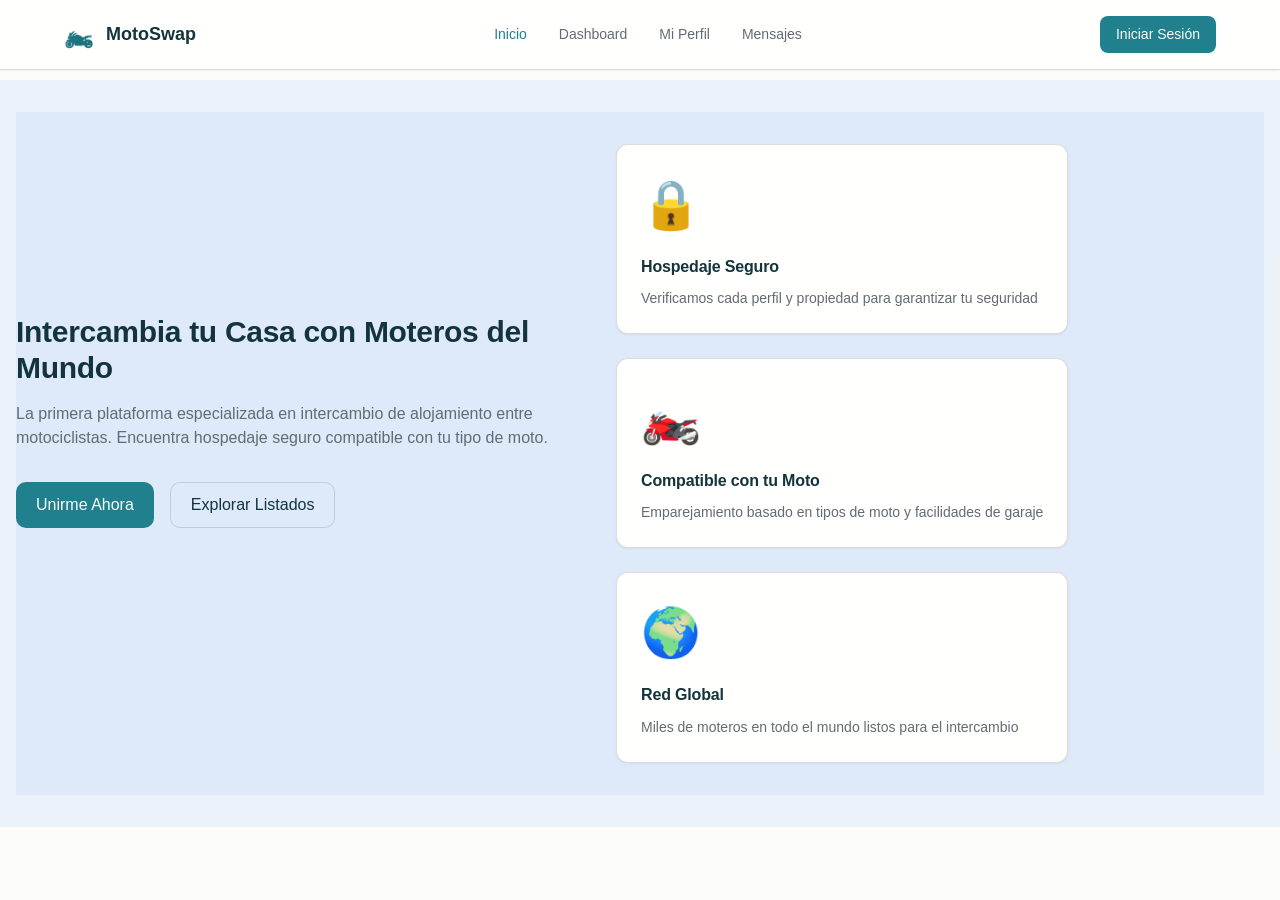
==== commit b4fafb8b: "modularidad" ====
--- a/index.html
+++ b/index.html
@@ -4,7 +4,13 @@
     <meta charset="UTF-8">
     <meta name="viewport" content="width=device-width, initial-scale=1.0">
     <title>MotoSwap - Intercambio de Casas para Moteros</title>
-    <link rel="stylesheet" href="style.css">
+    
+    <!-- Modular CSS - Load in order of specificity -->
+    <link rel="stylesheet" href="css/core.css">
+    <link rel="stylesheet" href="css/components.css">
+    <link rel="stylesheet" href="css/layout.css">
+    <link rel="stylesheet" href="css/sections.css">
+    <link rel="stylesheet" href="css/responsive.css">
 </head>
 <body>
     <!-- Header/Navigation -->
@@ -16,7 +22,7 @@
             </div>
             <div class="nav__menu" id="nav-menu">
                 <ul class="nav__list">
-                    <li class="nav__item"><a href="#home" class="nav__link active">Inicio</a></li>
+                    <li class="nav__item"><a href="#home" class="nav__link nav__link--active">Inicio</a></li>
                     <li class="nav__item"><a href="#dashboard" class="nav__link">Dashboard</a></li>
                     <li class="nav__item"><a href="#profile" class="nav__link">Mi Perfil</a></li>
                     <li class="nav__item"><a href="#messages" class="nav__link">Mensajes</a></li>
@@ -25,390 +31,299 @@
             <div class="nav__actions">
                 <div class="nav__user" id="user-info" style="display: none;">
                     <span class="nav__points">150 pts</span>
-                    <img src="https://via.placeholder.com/32x32" alt="Usuario" class="nav__avatar">
+                    <span class="nav__avatar">👤</span>
                 </div>
                 <button class="btn btn--primary" id="login-btn">Iniciar Sesión</button>
             </div>
-            <button class="nav__toggle" id="nav-toggle">☰</button>
+            <button class="nav__toggle" id="mobile-menu-toggle">☰</button>
         </nav>
+
+        <!-- Mobile Menu -->
+        <div class="mobile-menu hidden" id="mobile-menu">
+            <ul class="mobile-nav__list">
+                <li class="mobile-nav__item"><a href="#home" class="mobile-nav__link">Inicio</a></li>
+                <li class="mobile-nav__item"><a href="#dashboard" class="mobile-nav__link">Dashboard</a></li>
+                <li class="mobile-nav__item"><a href="#profile" class="mobile-nav__link">Mi Perfil</a></li>
+                <li class="mobile-nav__item"><a href="#messages" class="mobile-nav__link">Mensajes</a></li>
+            </ul>
+        </div>
     </header>
 
-    <!-- Landing Page -->
-    <section class="landing" id="home">
-        <div class="hero">
+    <!-- Main Content -->
+    <main class="main-content">
+        <!-- Home Section -->
+        <section class="section section--hero" id="home">
             <div class="container">
-                <div class="hero__content">
-                    <h1 class="hero__title">Intercambia tu Casa con Moteros del Mundo</h1>
-                    <p class="hero__subtitle">La primera plataforma especializada en intercambio de alojamiento entre motociclistas. Encuentra hospedaje seguro compatible con tu tipo de moto.</p>
-                    <div class="hero__actions">
-                        <button class="btn btn--primary btn--lg" id="register-btn">Unirme Ahora</button>
-                        <button class="btn btn--outline btn--lg" id="learn-more">Saber Más</button>
-                    </div>
-                </div>
-                <div class="hero__features">
-                    <div class="feature-card">
-                        <div class="feature-card__icon">🔒</div>
-                        <h3>Parking Seguro</h3>
-                        <p>Garajes cubiertos con anclajes y cámaras</p>
-                    </div>
-                    <div class="feature-card">
-                        <div class="feature-card__icon">🤝</div>
-                        <h3>Matching Inteligente</h3>
-                        <p>Te conectamos con moteros compatibles</p>
-                    </div>
-                    <div class="feature-card">
-                        <div class="feature-card__icon">🛠️</div>
-                        <h3>Facilidades Técnicas</h3>
-                        <p>Herramientas y servicios especializados</p>
-                    </div>
-                </div>
-            </div>
-        </div>
-    </section>
-
-    <!-- Registration Modal -->
-    <div class="modal hidden" id="register-modal">
-        <div class="modal__overlay">
-            <div class="modal__content">
-                <div class="modal__header">
-                    <h2>Únete a MotoSwap</h2>
-                    <button class="modal__close" id="close-register">&times;</button>
-                </div>
-                <div class="modal__body">
-                    <form class="register-form" id="register-form">
-                        <div class="form-group">
-                            <label class="form-label">Nombre Completo</label>
-                            <input type="text" class="form-control" name="nombre" required>
-                        </div>
-                        <div class="form-group">
-                            <label class="form-label">Email</label>
-                            <input type="email" class="form-control" name="email" required>
-                        </div>
-                        <div class="form-group">
-                            <label class="form-label">Edad</label>
-                            <input type="number" class="form-control" name="edad" min="16" required>
-                        </div>
-                        <div class="form-group">
-                            <label class="form-label">Experiencia (años)</label>
-                            <input type="number" class="form-control" name="experiencia" min="0" required>
-                        </div>
-                        
-                        <h3>Información de tu Moto</h3>
-                        <div class="form-row">
-                            <div class="form-group">
-                                <label class="form-label">Marca</label>
-                                <select class="form-control" name="marca" required>
-                                    <option value="">Seleccionar</option>
-                                    <option value="BMW">BMW</option>
-                                    <option value="Ducati">Ducati</option>
-                                    <option value="Harley Davidson">Harley Davidson</option>
-                                    <option value="Yamaha">Yamaha</option>
-                                    <option value="Honda">Honda</option>
-                                    <option value="Kawasaki">Kawasaki</option>
-                                    <option value="Indian">Indian</option>
-                                </select>
-                            </div>
-                            <div class="form-group">
-                                <label class="form-label">Modelo</label>
-                                <input type="text" class="form-control" name="modelo" required>
-                            </div>
-                        </div>
-                        
-                        <div class="form-row">
-                            <div class="form-group">
-                                <label class="form-label">Tipo de Moto</label>
-                                <select class="form-control" name="tipo" required>
-                                    <option value="">Seleccionar</option>
-                                    <option value="Touring">Touring</option>
-                                    <option value="Deportiva">Deportiva</option>
-                                    <option value="Cruiser">Cruiser</option>
-                                    <option value="Adventure">Adventure/Trail</option>
-                                    <option value="Naked">Naked</option>
-                                    <option value="Scooter">Scooter/Urbana</option>
-                                </select>
-                            </div>
-                            <div class="form-group">
-                                <label class="form-label">Licencia</label>
-                                <select class="form-control" name="licencia" required>
-                                    <option value="">Seleccionar</option>
-                                    <option value="A1">A1 (125cc, hasta 11kW)</option>
-                                    <option value="A2">A2 (hasta 35kW)</option>
-                                    <option value="A">A (sin restricción)</option>
-                                </select>
-                            </div>
-                        </div>
-                        
-                        <div class="form-group">
-                            <label class="form-label">Cilindrada</label>
-                            <input type="text" class="form-control" name="cilindrada" placeholder="ej: 1200cc" required>
-                        </div>
-                        
-                        <div class="form-group">
-                            <label class="form-label">Ubicación</label>
-                            <input type="text" class="form-control" name="ubicacion" placeholder="Ciudad, País" required>
-                        </div>
-                        
-                        <button type="submit" class="btn btn--primary btn--full-width">Crear Cuenta</button>
-                    </form>
-                </div>
-            </div>
-        </div>
-    </div>
-
-    <!-- Dashboard -->
-    <section class="dashboard hidden" id="dashboard">
-        <div class="container">
-            <div class="dashboard__header">
-                <h1>Dashboard</h1>
-                <div class="dashboard__stats">
-                    <div class="stat-card">
-                        <div class="stat-card__value">150</div>
-                        <div class="stat-card__label">Puntos</div>
-                    </div>
-                    <div class="stat-card">
-                        <div class="stat-card__value">4.8</div>
-                        <div class="stat-card__label">Valoración</div>
-                    </div>
-                    <div class="stat-card">
-                        <div class="stat-card__value">12</div>
-                        <div class="stat-card__label">Intercambios</div>
-                    </div>
-                </div>
-            </div>
-            
-            <div class="dashboard__filters">
-                <div class="filters">
+                <div class="hero">
+                    <div class="hero__content">
+                        <h1 class="hero__title">Intercambia tu Casa con Moteros del Mundo</h1>
+                        <p class="hero__subtitle">La primera plataforma especializada en intercambio de alojamiento entre motociclistas. Encuentra hospedaje seguro compatible con tu tipo de moto.</p>
+                        <div class="hero__actions">
+                            <button class="btn btn--primary btn--lg" id="register-btn">Unirme Ahora</button>
+                            <button class="btn btn--outline btn--lg" data-action="dashboard">Explorar Listados</button>
+                        </div>
+                    </div>
+                    <div class="hero__features">
+                        <div class="feature-card" data-action="register">
+                            <div class="feature-card__icon">🔒</div>
+                            <h3>Hospedaje Seguro</h3>
+                            <p>Verificamos cada perfil y propiedad para garantizar tu seguridad</p>
+                        </div>
+                        <div class="feature-card" data-action="dashboard">
+                            <div class="feature-card__icon">🏍️</div>
+                            <h3>Compatible con tu Moto</h3>
+                            <p>Emparejamiento basado en tipos de moto y facilidades de garaje</p>
+                        </div>
+                        <div class="feature-card" data-action="register">
+                            <div class="feature-card__icon">🌍</div>
+                            <h3>Red Global</h3>
+                            <p>Miles de moteros en todo el mundo listos para el intercambio</p>
+                        </div>
+                    </div>
+                </div>
+            </div>
+        </section>
+
+        <!-- Dashboard Section -->
+        <section class="section dashboard hidden" id="dashboard">
+            <div class="container">
+                <div class="dashboard__header">
+                    <h1>Explorar Alojamientos</h1>
+                    <p class="text-secondary">Encuentra el hospedaje perfecto para tu próxima aventura</p>
+                </div>
+
+                <div class="dashboard__filters">
                     <div class="filter-group">
-                        <label class="form-label">Tipo de Moto</label>
+                        <label class="form-label" for="filter-tipo">Tipo de Moto Compatible</label>
                         <select class="form-control" id="filter-tipo">
-                            <option value="">Todos</option>
+                            <option value="">Todos los tipos</option>
+                            <option value="Adventure">Adventure</option>
                             <option value="Touring">Touring</option>
                             <option value="Deportiva">Deportiva</option>
                             <option value="Cruiser">Cruiser</option>
-                            <option value="Adventure">Adventure/Trail</option>
                             <option value="Naked">Naked</option>
-                            <option value="Scooter">Scooter/Urbana</option>
+                            <option value="Scooter">Scooter</option>
                         </select>
                     </div>
                     <div class="filter-group">
-                        <label class="form-label">Ubicación</label>
+                        <label class="form-label" for="filter-ubicacion">Ubicación</label>
                         <input type="text" class="form-control" id="filter-ubicacion" placeholder="Ciudad o país">
                     </div>
                     <div class="filter-group">
-                        <label class="form-label">Facilidades</label>
+                        <label class="form-label" for="filter-facilidades">Facilidades</label>
                         <select class="form-control" id="filter-facilidades">
-                            <option value="">Cualquiera</option>
-                            <option value="garaje">Garaje Cubierto</option>
+                            <option value="">Todas las facilidades</option>
+                            <option value="garaje">Garaje cubierto</option>
                             <option value="herramientas">Herramientas</option>
-                            <option value="camara">Cámaras Seguridad</option>
-                            <option value="lavado">Zona Lavado</option>
+                            <option value="camara">Seguridad/Cámaras</option>
+                            <option value="lavado">Zona de lavado</option>
                         </select>
                     </div>
-                    <button class="btn btn--primary" id="apply-filters">Filtrar</button>
-                </div>
-            </div>
-            
-            <div class="dashboard__content">
+                </div>
+
                 <div class="listings-grid" id="listings-grid">
-                    <!-- Listings will be populated by JavaScript -->
-                </div>
-            </div>
-        </div>
-    </section>
-
-    <!-- Profile Section -->
-    <section class="profile hidden" id="profile">
-        <div class="container">
-            <div class="profile__header">
-                <div class="profile__info">
-                    <img src="https://via.placeholder.com/80x80" alt="Avatar" class="profile__avatar">
-                    <div class="profile__details">
-                        <h1 id="profile-name">Carlos Rodríguez</h1>
-                        <p id="profile-location">Madrid, España</p>
-                        <div class="profile__badges">
-                            <span class="badge badge--success">Verificado</span>
-                            <span class="badge badge--info">10 años experiencia</span>
-                        </div>
-                    </div>
-                </div>
-                <button class="btn btn--outline">Editar Perfil</button>
-            </div>
-            
-            <div class="profile__content">
-                <div class="profile__section">
-                    <h2>Mi Motocicleta</h2>
-                    <div class="moto-card">
-                        <div class="moto-card__image">🏍️</div>
-                        <div class="moto-card__details">
-                            <h3 id="moto-info">BMW R1250GS Adventure</h3>
+                    <!-- Listings will be loaded dynamically -->
+                </div>
+            </div>
+        </section>
+
+        <!-- Profile Section -->
+        <section class="section profile hidden" id="profile">
+            <div class="container">
+                <div class="profile__header">
+                    <div class="profile__info">
+                        <div class="profile__avatar">C</div>
+                        <div class="profile__details">
+                            <h1 id="profile-name">Cargando...</h1>
+                            <p id="profile-location">Cargando ubicación...</p>
+                            <div class="profile__badges">
+                                <!-- Badges will be loaded dynamically -->
+                            </div>
+                        </div>
+                    </div>
+                    <button class="btn btn--outline profile__edit-btn">Editar Perfil</button>
+                </div>
+
+                <div class="profile__content">
+                    <div class="profile__sidebar">
+                        <div class="moto-card">
+                            <div class="moto-card__header">
+                                <div class="moto-card__icon">🏍️</div>
+                                <div>
+                                    <h3>Mi Moto</h3>
+                                    <p id="moto-info">Cargando...</p>
+                                </div>
+                            </div>
                             <div class="moto-card__specs">
-                                <span class="spec">Adventure/Trail</span>
-                                <span class="spec">1254cc</span>
-                                <span class="spec">Licencia A</span>
-                            </div>
-                        </div>
-                    </div>
-                </div>
-                
-                <div class="profile__section">
-                    <h2>Mi Alojamiento</h2>
-                    <div class="accommodation-card">
-                        <h3>Casa completa - 3 habitaciones</h3>
-                        <div class="facilities">
-                            <span class="facility">🔒 Garaje cubierto para 2 motos</span>
-                            <span class="facility">🔧 Herramientas básicas</span>
-                            <span class="facility">📹 Cámaras de seguridad</span>
-                            <span class="facility">🚿 Zona lavado motos</span>
-                        </div>
-                    </div>
-                </div>
-            </div>
-        </div>
-    </section>
-
-    <!-- Messages Section -->
-    <section class="messages hidden" id="messages">
-        <div class="container">
-            <h1>Mensajes</h1>
-            <div class="messages__content">
-                <div class="messages__list">
-                    <div class="message-item active">
-                        <img src="https://via.placeholder.com/40x40" alt="Ana" class="message-item__avatar">
-                        <div class="message-item__content">
-                            <div class="message-item__header">
-                                <h3>Ana Martínez</h3>
-                                <span class="message-item__time">hace 2h</span>
-                            </div>
-                            <p>Hola! Me interesa tu casa en Madrid para el puente de mayo...</p>
-                        </div>
-                        <div class="message-item__badge">2</div>
-                    </div>
-                    
-                    <div class="message-item">
-                        <img src="https://via.placeholder.com/40x40" alt="Marco" class="message-item__avatar">
-                        <div class="message-item__content">
-                            <div class="message-item__header">
-                                <h3>Marco Bianchi</h3>
-                                <span class="message-item__time">ayer</span>
-                            </div>
-                            <p>Perfecto! Confirmado el intercambio para Roma...</p>
-                        </div>
-                    </div>
-                </div>
-                
-                <div class="chat-window">
+                                <!-- Specs will be loaded dynamically -->
+                            </div>
+                        </div>
+
+                        <div class="card">
+                            <div class="card__body">
+                                <h3>Estadísticas</h3>
+                                <div class="profile__stats">
+                                    <div class="stat">
+                                        <span class="profile__points">150 puntos disponibles</span>
+                                    </div>
+                                    <div class="stat">
+                                        <span class="profile__rating">⭐⭐⭐⭐⭐ 4.8</span>
+                                    </div>
+                                </div>
+                            </div>
+                        </div>
+                    </div>
+
+                    <div class="profile__main">
+                        <div class="card">
+                            <div class="card__body">
+                                <h3>Mi Alojamiento</h3>
+                                <p>Casa completa con garaje cubierto para 2 motos</p>
+                                <div class="facilities">
+                                    <!-- Facilities will be loaded dynamically -->
+                                </div>
+                            </div>
+                        </div>
+
+                        <div class="card">
+                            <div class="card__body">
+                                <h3>Historial de Intercambios</h3>
+                                <p class="text-secondary">Aún no tienes intercambios realizados. ¡Empieza explorando los alojamientos disponibles!</p>
+                            </div>
+                        </div>
+                    </div>
+                </div>
+            </div>
+        </section>
+
+        <!-- Messages Section -->
+        <section class="section messages hidden" id="messages">
+            <div class="messages-layout">
+                <div class="chat-sidebar">
+                    <div class="chat-list">
+                        <!-- Chat list will be loaded dynamically -->
+                    </div>
+                </div>
+                <div class="chat-main">
                     <div class="chat-header">
-                        <img src="https://via.placeholder.com/32x32" alt="Ana" class="chat-header__avatar">
-                        <div class="chat-header__info">
-                            <h3>Ana Martínez</h3>
-                            <span>Barcelona - Ducati Panigale V4</span>
-                        </div>
-                    </div>
-                    
-                    <div class="chat-messages" id="chat-messages">
-                        <div class="message message--received">
-                            <div class="message__content">
-                                Hola Carlos! Vi tu casa en Madrid y me encantaría hacer un intercambio.
-                            </div>
-                            <div class="message__time">14:30</div>
-                        </div>
-                        
-                        <div class="message message--received">
-                            <div class="message__content">
-                                Tengo una Ducati Panigale, ¿tu garaje tiene espacio suficiente?
-                            </div>
-                            <div class="message__time">14:32</div>
-                        </div>
-                        
-                        <div class="message message--sent">
-                            <div class="message__content">
-                                ¡Hola Ana! Sí, perfecto. Mi garaje es cubierto y tiene anclajes para deportivas.
-                            </div>
-                            <div class="message__time">14:45</div>
-                        </div>
-                    </div>
-                    
-                    <div class="chat-input">
-                        <input type="text" class="form-control" placeholder="Escribe tu mensaje...">
-                        <button class="btn btn--primary">Enviar</button>
-                    </div>
-                </div>
-            </div>
-        </div>
-    </section>
-
-    <!-- Property Detail Modal -->
-    <div class="modal hidden" id="property-modal">
-        <div class="modal__overlay">
-            <div class="modal__content modal__content--large">
-                <div class="modal__header">
-                    <h2 id="property-title">Casa en Madrid Centro</h2>
-                    <button class="modal__close" id="close-property">&times;</button>
-                </div>
-                <div class="modal__body">
-                    <div class="property-detail">
-                        <div class="property-gallery">
-                            <img src="https://via.placeholder.com/600x300" alt="Casa" class="property-image">
-                        </div>
-                        
-                        <div class="property-info">
-                            <div class="property-owner">
-                                <img src="https://via.placeholder.com/50x50" alt="Propietario" class="owner-avatar">
-                                <div class="owner-details">
-                                    <h3 id="owner-name">Carlos Rodríguez</h3>
-                                    <div class="owner-rating">
-                                        <span class="stars">⭐⭐⭐⭐⭐</span>
-                                        <span id="owner-rating">4.8</span>
-                                    </div>
-                                    <p id="owner-moto">BMW R1250GS Adventure</p>
-                                </div>
-                            </div>
-                            
-                            <div class="property-specs">
-                                <div class="spec-item">
-                                    <strong>Tipo:</strong> <span id="property-type">Casa completa</span>
-                                </div>
-                                <div class="spec-item">
-                                    <strong>Habitaciones:</strong> <span id="property-rooms">3</span>
-                                </div>
-                                <div class="spec-item">
-                                    <strong>Motos compatibles:</strong> <span id="compatible-bikes">Adventure, Touring, Naked</span>
-                                </div>
-                                <div class="spec-item">
-                                    <strong>Puntos requeridos:</strong> <span id="required-points">120 puntos/noche</span>
-                                </div>
-                            </div>
-                            
-                            <div class="facilities-list">
-                                <h3>Facilidades de Seguridad</h3>
-                                <div class="facility-tags" id="security-facilities">
-                                    <span class="facility-tag">🔒 Garaje cubierto</span>
-                                    <span class="facility-tag">📹 Cámaras de seguridad</span>
-                                    <span class="facility-tag">⚓ Anclajes de suelo</span>
-                                </div>
-                                
-                                <h3>Servicios Adicionales</h3>
-                                <div class="facility-tags" id="additional-services">
-                                    <span class="facility-tag">🗺️ Rutas Sierra Madrid</span>
-                                    <span class="facility-tag">🔧 Taller BMW cercano</span>
-                                    <span class="facility-tag">🌤️ Pronóstico local</span>
-                                </div>
-                            </div>
-                        </div>
-                    </div>
-                    
-                    <div class="property-actions">
-                        <button class="btn btn--primary btn--lg">Solicitar Intercambio</button>
-                        <button class="btn btn--outline btn--lg">Enviar Mensaje</button>
-                    </div>
-                </div>
-            </div>
+                        <h3>Selecciona una conversación</h3>
+                    </div>
+                    <div class="chat-messages" id="messages-container">
+                        <!-- Messages will be loaded dynamically -->
+                    </div>
+                    <div class="chat-input-area">
+                        <textarea class="form-control chat-input__field" id="message-input" placeholder="Escribe tu mensaje..." rows="1"></textarea>
+                        <button class="btn btn--primary" id="send-button">Enviar</button>
+                    </div>
+                </div>
+            </div>
+        </section>
+    </main>
+
+    <!-- Registration Modal -->
+    <div class="modal hidden" id="register-modal">
+        <div class="modal__overlay"></div>
+        <div class="modal__content">
+            <button class="modal__close">&times;</button>
+            <h2>Únete a MotoSwap</h2>
+            <form id="register-form">
+                <div class="form-group">
+                    <label class="form-label" for="nombre">Nombre completo *</label>
+                    <input type="text" class="form-control" id="nombre" name="nombre" required>
+                </div>
+                <div class="form-group">
+                    <label class="form-label" for="email">Email *</label>
+                    <input type="email" class="form-control" id="email" name="email" required>
+                </div>
+                <div class="form-group">
+                    <label class="form-label" for="edad">Edad *</label>
+                    <input type="number" class="form-control" id="edad" name="edad" min="18" required>
+                </div>
+                <div class="form-group">
+                    <label class="form-label" for="experiencia">Años de experiencia *</label>
+                    <input type="number" class="form-control" id="experiencia" name="experiencia" min="0" required>
+                </div>
+                <div class="form-group">
+                    <label class="form-label" for="marca">Marca de tu moto *</label>
+                    <input type="text" class="form-control" id="marca" name="marca" required>
+                </div>
+                <div class="form-group">
+                    <label class="form-label" for="modelo">Modelo *</label>
+                    <input type="text" class="form-control" id="modelo" name="modelo" required>
+                </div>
+                <div class="form-group">
+                    <label class="form-label" for="tipo">Tipo de moto *</label>
+                    <select class="form-control" id="tipo" name="tipo" required>
+                        <option value="">Selecciona tipo</option>
+                        <option value="Adventure/Trail">Adventure/Trail</option>
+                        <option value="Touring">Touring</option>
+                        <option value="Deportiva">Deportiva</option>
+                        <option value="Cruiser">Cruiser</option>
+                        <option value="Naked">Naked</option>
+                        <option value="Scooter">Scooter</option>
+                    </select>
+                </div>
+                <div class="form-group">
+                    <label class="form-label" for="cilindrada">Cilindrada *</label>
+                    <input type="text" class="form-control" id="cilindrada" name="cilindrada" placeholder="ej: 800cc" required>
+                </div>
+                <div class="form-group">
+                    <label class="form-label" for="licencia">Tipo de licencia *</label>
+                    <select class="form-control" id="licencia" name="licencia" required>
+                        <option value="">Selecciona licencia</option>
+                        <option value="A1">A1 (125cc)</option>
+                        <option value="A2">A2 (hasta 35kW)</option>
+                        <option value="A">A (sin restricciones)</option>
+                    </select>
+                </div>
+                <div class="form-group">
+                    <label class="form-label" for="ubicacion">Ubicación *</label>
+                    <input type="text" class="form-control" id="ubicacion" name="ubicacion" placeholder="Ciudad, País" required>
+                </div>
+                <button type="submit" class="btn btn--primary btn--full-width btn--lg">Crear Cuenta</button>
+            </form>
         </div>
     </div>
 
-    <!-- Configuration script - loads environment variables -->
+    <!-- Property Details Modal -->
+    <div class="modal property-modal hidden" id="property-modal">
+        <div class="modal__overlay"></div>
+        <div class="modal__content">
+            <button class="modal__close">&times;</button>
+            <div class="property-modal__content">
+                <div class="property-owner">
+                    <div class="listing-avatar">U</div>
+                    <div class="listing-owner">
+                        <h3>Usuario</h3>
+                        <p>Moto del usuario</p>
+                    </div>
+                </div>
+                
+                <h2>Título de la propiedad</h2>
+                <p class="property-location">📍 Ubicación</p>
+                
+                <div class="property-details">
+                    <p><strong>Detalles de la propiedad aparecerán aquí</strong></p>
+                </div>
+                
+                <div class="property-facilities">
+                    <!-- Facilities will be populated dynamically -->
+                </div>
+                
+                <div class="property-compatibility">
+                    <!-- Compatibility info will be populated dynamically -->
+                </div>
+                
+                <div class="property-actions">
+                    <button class="btn btn--primary btn--lg">Solicitar Intercambio</button>
+                    <button class="btn btn--outline btn--lg">Enviar Mensaje</button>
+                </div>
+            </div>
+        </div>
+    </div>
+
+    <!-- Configuration and Scripts -->
     <script src="config.js"></script>
-    <!-- Main application script -->
-    <script src="app.js"></script>
+    <script type="module" src="js/main.js"></script>
 </body>
 </html>
--- a/css/core.css
+++ b/css/core.css
@@ -0,0 +1,317 @@
+/* MotoSwap - Core CSS Variables and Base Styles */
+
+:root {
+  /* Primitive Color Tokens */
+  --color-white: rgba(255, 255, 255, 1);
+  --color-black: rgba(0, 0, 0, 1);
+  --color-cream-50: rgba(252, 252, 249, 1);
+  --color-cream-100: rgba(255, 255, 253, 1);
+  --color-gray-200: rgba(245, 245, 245, 1);
+  --color-gray-300: rgba(167, 169, 169, 1);
+  --color-gray-400: rgba(119, 124, 124, 1);
+  --color-slate-500: rgba(98, 108, 113, 1);
+  --color-brown-600: rgba(94, 82, 64, 1);
+  --color-charcoal-700: rgba(31, 33, 33, 1);
+  --color-charcoal-800: rgba(38, 40, 40, 1);
+  --color-slate-900: rgba(19, 52, 59, 1);
+  --color-teal-300: rgba(50, 184, 198, 1);
+  --color-teal-400: rgba(45, 166, 178, 1);
+  --color-teal-500: rgba(33, 128, 141, 1);
+  --color-teal-600: rgba(29, 116, 128, 1);
+  --color-teal-700: rgba(26, 104, 115, 1);
+  --color-teal-800: rgba(41, 150, 161, 1);
+  --color-red-400: rgba(255, 84, 89, 1);
+  --color-red-500: rgba(192, 21, 47, 1);
+  --color-orange-400: rgba(230, 129, 97, 1);
+  --color-orange-500: rgba(168, 75, 47, 1);
+
+  /* RGB versions for opacity control */
+  --color-brown-600-rgb: 94, 82, 64;
+  --color-teal-500-rgb: 33, 128, 141;
+  --color-slate-900-rgb: 19, 52, 59;
+  --color-slate-500-rgb: 98, 108, 113;
+  --color-red-500-rgb: 192, 21, 47;
+  --color-red-400-rgb: 255, 84, 89;
+  --color-orange-500-rgb: 168, 75, 47;
+  --color-orange-400-rgb: 230, 129, 97;
+
+  /* Background color tokens (Light Mode) */
+  --color-bg-1: rgba(59, 130, 246, 0.08); /* Light blue */
+  --color-bg-2: rgba(245, 158, 11, 0.08); /* Light yellow */
+  --color-bg-3: rgba(34, 197, 94, 0.08); /* Light green */
+  --color-bg-4: rgba(239, 68, 68, 0.08); /* Light red */
+  --color-bg-5: rgba(147, 51, 234, 0.08); /* Light purple */
+  --color-bg-6: rgba(249, 115, 22, 0.08); /* Light orange */
+  --color-bg-7: rgba(236, 72, 153, 0.08); /* Light pink */
+  --color-bg-8: rgba(6, 182, 212, 0.08); /* Light cyan */
+
+  /* Semantic Color Tokens (Light Mode) */
+  --color-background: var(--color-cream-50);
+  --color-surface: var(--color-cream-100);
+  --color-text: var(--color-slate-900);
+  --color-text-secondary: var(--color-slate-500);
+  --color-primary: var(--color-teal-500);
+  --color-primary-hover: var(--color-teal-600);
+  --color-primary-active: var(--color-teal-700);
+  --color-secondary: rgba(var(--color-brown-600-rgb), 0.12);
+  --color-secondary-hover: rgba(var(--color-brown-600-rgb), 0.2);
+  --color-secondary-active: rgba(var(--color-brown-600-rgb), 0.25);
+  --color-border: rgba(var(--color-brown-600-rgb), 0.2);
+  --color-btn-primary-text: var(--color-cream-50);
+  --color-card-border: rgba(var(--color-brown-600-rgb), 0.12);
+  --color-card-border-inner: rgba(var(--color-brown-600-rgb), 0.12);
+  --color-error: var(--color-red-500);
+  --color-success: var(--color-teal-500);
+  --color-warning: var(--color-orange-500);
+  --color-info: var(--color-slate-500);
+  --color-focus-ring: rgba(var(--color-teal-500-rgb), 0.4);
+  --color-select-caret: rgba(var(--color-slate-900-rgb), 0.8);
+
+  /* Common style patterns */
+  --focus-ring: 0 0 0 3px var(--color-focus-ring);
+  --focus-outline: 2px solid var(--color-primary);
+  --status-bg-opacity: 0.15;
+  --status-border-opacity: 0.25;
+  --select-caret-light: url("data:image/svg+xml,%3Csvg xmlns='http://www.w3.org/2000/svg' width='16' height='16' viewBox='0 0 24 24' fill='none' stroke='%23134252' stroke-width='2' stroke-linecap='round' stroke-linejoin='round'%3E%3Cpolyline points='6 9 12 15 18 9'%3E%3C/polyline%3E%3C/svg%3E");
+  --select-caret-dark: url("data:image/svg+xml,%3Csvg xmlns='http://www.w3.org/2000/svg' width='16' height='16' viewBox='0 0 24 24' fill='none' stroke='%23f5f5f5' stroke-width='2' stroke-linecap='round' stroke-linejoin='round'%3E%3Cpolyline points='6 9 12 15 18 9'%3E%3C/polyline%3E%3C/svg%3E");
+
+  /* RGB versions for opacity control */
+  --color-success-rgb: 33, 128, 141;
+  --color-error-rgb: 192, 21, 47;
+  --color-warning-rgb: 168, 75, 47;
+  --color-info-rgb: 98, 108, 113;
+
+  /* Typography */
+  --font-family-base: "FKGroteskNeue", "Geist", "Inter", -apple-system,
+    BlinkMacSystemFont, "Segoe UI", Roboto, sans-serif;
+  --font-family-mono: "Berkeley Mono", ui-monospace, SFMono-Regular, Menlo,
+    Monaco, Consolas, monospace;
+  --font-size-xs: 11px;
+  --font-size-sm: 12px;
+  --font-size-base: 14px;
+  --font-size-md: 14px;
+  --font-size-lg: 16px;
+  --font-size-xl: 18px;
+  --font-size-2xl: 20px;
+  --font-size-3xl: 24px;
+  --font-size-4xl: 30px;
+  --font-weight-normal: 400;
+  --font-weight-medium: 500;
+  --font-weight-semibold: 550;
+  --font-weight-bold: 600;
+  --line-height-tight: 1.2;
+  --line-height-normal: 1.5;
+  --letter-spacing-tight: -0.01em;
+
+  /* Spacing */
+  --space-0: 0;
+  --space-1: 1px;
+  --space-2: 2px;
+  --space-4: 4px;
+  --space-6: 6px;
+  --space-8: 8px;
+  --space-10: 10px;
+  --space-12: 12px;
+  --space-16: 16px;
+  --space-20: 20px;
+  --space-24: 24px;
+  --space-32: 32px;
+
+  /* Border Radius */
+  --radius-sm: 6px;
+  --radius-base: 8px;
+  --radius-md: 10px;
+  --radius-lg: 12px;
+  --radius-full: 9999px;
+
+  /* Shadows */
+  --shadow-xs: 0 1px 2px rgba(0, 0, 0, 0.02);
+  --shadow-sm: 0 1px 3px rgba(0, 0, 0, 0.04), 0 1px 2px rgba(0, 0, 0, 0.02);
+  --shadow-md: 0 4px 6px -1px rgba(0, 0, 0, 0.04),
+    0 2px 4px -1px rgba(0, 0, 0, 0.02);
+  --shadow-lg: 0 10px 15px -3px rgba(0, 0, 0, 0.04),
+    0 4px 6px -2px rgba(0, 0, 0, 0.02);
+  --shadow-inset-sm: inset 0 1px 0 rgba(255, 255, 255, 0.15),
+    inset 0 -1px 0 rgba(0, 0, 0, 0.03);
+
+  /* Animation */
+  --duration-fast: 150ms;
+  --duration-normal: 250ms;
+  --ease-standard: cubic-bezier(0.16, 1, 0.3, 1);
+
+  /* Layout */
+  --container-sm: 640px;
+  --container-md: 768px;
+  --container-lg: 1024px;
+  --container-xl: 1280px;
+}
+
+/* Dark mode colors */
+@media (prefers-color-scheme: dark) {
+  :root {
+    /* Background color tokens (Dark Mode) */
+    --color-bg-1: rgba(59, 130, 246, 0.15);
+    --color-bg-2: rgba(245, 158, 11, 0.15);
+    --color-bg-3: rgba(34, 197, 94, 0.15);
+    --color-bg-4: rgba(239, 68, 68, 0.15);
+    --color-bg-5: rgba(147, 51, 234, 0.15);
+    --color-bg-6: rgba(249, 115, 22, 0.15);
+    --color-bg-7: rgba(236, 72, 153, 0.15);
+    --color-bg-8: rgba(6, 182, 212, 0.15);
+
+    /* Semantic Color Tokens (Dark Mode) */
+    --color-background: var(--color-charcoal-800);
+    --color-surface: var(--color-charcoal-700);
+    --color-text: var(--color-cream-50);
+    --color-text-secondary: var(--color-gray-400);
+    --color-primary: var(--color-teal-400);
+    --color-primary-hover: var(--color-teal-300);
+    --color-primary-active: var(--color-teal-500);
+    --color-btn-primary-text: var(--color-slate-900);
+    --color-border: rgba(var(--color-gray-400), 0.3);
+    --color-card-border: rgba(var(--color-gray-400), 0.2);
+    --color-card-border-inner: rgba(var(--color-gray-400), 0.15);
+    --color-select-caret: rgba(var(--color-cream-50), 0.8);
+  }
+}
+
+/* Manual theme switching */
+[data-color-scheme="dark"] {
+  --color-bg-1: rgba(59, 130, 246, 0.15);
+  --color-bg-2: rgba(245, 158, 11, 0.15);
+  --color-bg-3: rgba(34, 197, 94, 0.15);
+  --color-bg-4: rgba(239, 68, 68, 0.15);
+  --color-bg-5: rgba(147, 51, 234, 0.15);
+  --color-bg-6: rgba(249, 115, 22, 0.15);
+  --color-bg-7: rgba(236, 72, 153, 0.15);
+  --color-bg-8: rgba(6, 182, 212, 0.15);
+
+  --color-background: var(--color-charcoal-800);
+  --color-surface: var(--color-charcoal-700);
+  --color-text: var(--color-cream-50);
+  --color-text-secondary: var(--color-gray-400);
+  --color-primary: var(--color-teal-400);
+  --color-primary-hover: var(--color-teal-300);
+  --color-primary-active: var(--color-teal-500);
+  --color-btn-primary-text: var(--color-slate-900);
+  --color-border: rgba(var(--color-gray-400), 0.3);
+  --color-card-border: rgba(var(--color-gray-400), 0.2);
+  --color-card-border-inner: rgba(var(--color-gray-400), 0.15);
+  --color-select-caret: rgba(var(--color-cream-50), 0.8);
+}
+
+/* Base reset and typography */
+*,
+*::before,
+*::after {
+  box-sizing: border-box;
+}
+
+* {
+  margin: 0;
+  padding: 0;
+}
+
+html {
+  font-size: 16px;
+  line-height: 1.5;
+}
+
+body {
+  font-family: var(--font-family-base);
+  font-size: var(--font-size-base);
+  line-height: var(--line-height-normal);
+  color: var(--color-text);
+  background-color: var(--color-background);
+  -webkit-font-smoothing: antialiased;
+  -moz-osx-font-smoothing: grayscale;
+}
+
+/* Typography */
+h1, h2, h3, h4, h5, h6 {
+  font-weight: var(--font-weight-semibold);
+  line-height: var(--line-height-tight);
+  letter-spacing: var(--letter-spacing-tight);
+}
+
+h1 { font-size: var(--font-size-4xl); }
+h2 { font-size: var(--font-size-3xl); }
+h3 { font-size: var(--font-size-2xl); }
+h4 { font-size: var(--font-size-xl); }
+h5 { font-size: var(--font-size-lg); }
+h6 { font-size: var(--font-size-base); }
+
+p {
+  margin-bottom: var(--space-16);
+}
+
+a {
+  color: var(--color-primary);
+  text-decoration: none;
+  transition: color var(--duration-fast) var(--ease-standard);
+}
+
+a:hover {
+  color: var(--color-primary-hover);
+}
+
+/* Utility classes */
+.hidden { display: none !important; }
+.sr-only {
+  position: absolute;
+  width: 1px;
+  height: 1px;
+  padding: 0;
+  margin: -1px;
+  overflow: hidden;
+  clip: rect(0, 0, 0, 0);
+  white-space: nowrap;
+  border: 0;
+}
+
+.text-center { text-align: center; }
+.text-left { text-align: left; }
+.text-right { text-align: right; }
+
+.text-xs { font-size: var(--font-size-xs); }
+.text-sm { font-size: var(--font-size-sm); }
+.text-base { font-size: var(--font-size-base); }
+.text-lg { font-size: var(--font-size-lg); }
+.text-xl { font-size: var(--font-size-xl); }
+.text-2xl { font-size: var(--font-size-2xl); }
+.text-3xl { font-size: var(--font-size-3xl); }
+.text-4xl { font-size: var(--font-size-4xl); }
+
+.font-normal { font-weight: var(--font-weight-normal); }
+.font-medium { font-weight: var(--font-weight-medium); }
+.font-semibold { font-weight: var(--font-weight-semibold); }
+.font-bold { font-weight: var(--font-weight-bold); }
+
+.text-primary { color: var(--color-primary); }
+.text-secondary { color: var(--color-text-secondary); }
+.text-error { color: var(--color-error); }
+.text-success { color: var(--color-success); }
+.text-warning { color: var(--color-warning); }
+.text-info { color: var(--color-info); }
+
+.bg-primary { background-color: var(--color-primary); }
+.bg-secondary { background-color: var(--color-secondary); }
+.bg-surface { background-color: var(--color-surface); }
+
+.mb-4 { margin-bottom: var(--space-16); }
+.mb-6 { margin-bottom: var(--space-24); }
+.mt-4 { margin-top: var(--space-16); }
+.mt-6 { margin-top: var(--space-24); }
+
+.p-4 { padding: var(--space-16); }
+.p-6 { padding: var(--space-24); }
+.px-4 { padding-left: var(--space-16); padding-right: var(--space-16); }
+.py-4 { padding-top: var(--space-16); padding-bottom: var(--space-16); }
+
+.rounded { border-radius: var(--radius-base); }
+.rounded-lg { border-radius: var(--radius-lg); }
+.rounded-full { border-radius: var(--radius-full); }
+
+.shadow-sm { box-shadow: var(--shadow-sm); }
+.shadow-md { box-shadow: var(--shadow-md); }
+.shadow-lg { box-shadow: var(--shadow-lg); }
--- a/css/components.css
+++ b/css/components.css
@@ -0,0 +1,402 @@
+/* MotoSwap - UI Components */
+
+/* Buttons */
+.btn {
+  display: inline-flex;
+  align-items: center;
+  justify-content: center;
+  padding: var(--space-8) var(--space-16);
+  border-radius: var(--radius-base);
+  font-size: var(--font-size-base);
+  font-weight: 500;
+  line-height: 1.5;
+  cursor: pointer;
+  transition: all var(--duration-normal) var(--ease-standard);
+  border: none;
+  text-decoration: none;
+  position: relative;
+}
+
+.btn:focus-visible {
+  outline: none;
+  box-shadow: var(--focus-ring);
+}
+
+.btn--primary {
+  background: var(--color-primary);
+  color: var(--color-btn-primary-text);
+}
+
+.btn--primary:hover {
+  background: var(--color-primary-hover);
+}
+
+.btn--primary:active {
+  background: var(--color-primary-active);
+}
+
+.btn--secondary {
+  background: var(--color-secondary);
+  color: var(--color-text);
+}
+
+.btn--secondary:hover {
+  background: var(--color-secondary-hover);
+}
+
+.btn--secondary:active {
+  background: var(--color-secondary-active);
+}
+
+.btn--outline {
+  background: transparent;
+  border: 1px solid var(--color-border);
+  color: var(--color-text);
+}
+
+.btn--outline:hover {
+  background: var(--color-secondary);
+}
+
+.btn--sm {
+  padding: var(--space-4) var(--space-12);
+  font-size: var(--font-size-sm);
+  border-radius: var(--radius-sm);
+}
+
+.btn--lg {
+  padding: var(--space-10) var(--space-20);
+  font-size: var(--font-size-lg);
+  border-radius: var(--radius-md);
+}
+
+.btn--full-width {
+  width: 100%;
+}
+
+.btn:disabled {
+  opacity: 0.5;
+  cursor: not-allowed;
+}
+
+/* Form elements */
+.form-control {
+  display: block;
+  width: 100%;
+  padding: var(--space-8) var(--space-12);
+  font-size: var(--font-size-md);
+  line-height: 1.5;
+  color: var(--color-text);
+  background-color: var(--color-surface);
+  border: 1px solid var(--color-border);
+  border-radius: var(--radius-base);
+  transition: border-color var(--duration-fast) var(--ease-standard),
+    box-shadow var(--duration-fast) var(--ease-standard);
+}
+
+textarea.form-control {
+  font-family: var(--font-family-base);
+  font-size: var(--font-size-base);
+}
+
+select.form-control {
+  padding: var(--space-8) var(--space-12);
+  -webkit-appearance: none;
+  -moz-appearance: none;
+  appearance: none;
+  background-image: var(--select-caret-light);
+  background-repeat: no-repeat;
+  background-position: right var(--space-12) center;
+  background-size: 16px;
+  padding-right: var(--space-32);
+}
+
+@media (prefers-color-scheme: dark) {
+  select.form-control {
+    background-image: var(--select-caret-dark);
+  }
+}
+
+[data-color-scheme="dark"] select.form-control {
+  background-image: var(--select-caret-dark);
+}
+
+[data-color-scheme="light"] select.form-control {
+  background-image: var(--select-caret-light);
+}
+
+.form-control:focus {
+  border-color: var(--color-primary);
+  outline: var(--focus-outline);
+}
+
+.form-label {
+  display: block;
+  margin-bottom: var(--space-8);
+  font-weight: var(--font-weight-medium);
+  font-size: var(--font-size-sm);
+}
+
+.form-group {
+  margin-bottom: var(--space-16);
+}
+
+/* Card component */
+.card {
+  background-color: var(--color-surface);
+  border-radius: var(--radius-lg);
+  border: 1px solid var(--color-card-border);
+  box-shadow: var(--shadow-sm);
+  overflow: hidden;
+  transition: box-shadow var(--duration-normal) var(--ease-standard);
+}
+
+.card:hover {
+  box-shadow: var(--shadow-md);
+}
+
+.card__body {
+  padding: var(--space-16);
+}
+
+.card__header,
+.card__footer {
+  padding: var(--space-16);
+  border-bottom: 1px solid var(--color-card-border-inner);
+}
+
+/* Status/Badge components */
+.status, .badge {
+  display: inline-flex;
+  align-items: center;
+  padding: var(--space-6) var(--space-12);
+  border-radius: var(--radius-full);
+  font-weight: var(--font-weight-medium);
+  font-size: var(--font-size-sm);
+}
+
+.status--success, .badge--success {
+  background-color: rgba(var(--color-success-rgb, 33, 128, 141), var(--status-bg-opacity));
+  color: var(--color-success);
+  border: 1px solid rgba(var(--color-success-rgb, 33, 128, 141), var(--status-border-opacity));
+}
+
+.status--error, .badge--error {
+  background-color: rgba(var(--color-error-rgb, 192, 21, 47), var(--status-bg-opacity));
+  color: var(--color-error);
+  border: 1px solid rgba(var(--color-error-rgb, 192, 21, 47), var(--status-border-opacity));
+}
+
+.status--warning, .badge--warning {
+  background-color: rgba(var(--color-warning-rgb, 168, 75, 47), var(--status-bg-opacity));
+  color: var(--color-warning);
+  border: 1px solid rgba(var(--color-warning-rgb, 168, 75, 47), var(--status-border-opacity));
+}
+
+.status--info, .badge--info {
+  background-color: rgba(var(--color-info-rgb, 98, 108, 113), var(--status-bg-opacity));
+  color: var(--color-info);
+  border: 1px solid rgba(var(--color-info-rgb, 98, 108, 113), var(--status-border-opacity));
+}
+
+/* Modal components */
+.modal {
+  position: fixed;
+  top: 0;
+  left: 0;
+  width: 100%;
+  height: 100%;
+  background: rgba(0, 0, 0, 0.5);
+  display: flex;
+  align-items: center;
+  justify-content: center;
+  z-index: 1000;
+  opacity: 1;
+  visibility: visible;
+  transition: opacity var(--duration-normal) var(--ease-standard),
+              visibility var(--duration-normal) var(--ease-standard);
+}
+
+.modal.hidden {
+  opacity: 0;
+  visibility: hidden;
+}
+
+.modal__overlay {
+  position: absolute;
+  top: 0;
+  left: 0;
+  width: 100%;
+  height: 100%;
+  background: transparent;
+}
+
+.modal__content {
+  background: var(--color-surface);
+  border-radius: var(--radius-lg);
+  padding: var(--space-24);
+  margin: var(--space-16);
+  max-width: 500px;
+  width: 100%;
+  max-height: 90vh;
+  overflow-y: auto;
+  position: relative;
+  box-shadow: var(--shadow-lg);
+  transform: scale(1);
+  transition: transform var(--duration-normal) var(--ease-standard);
+}
+
+.modal.hidden .modal__content {
+  transform: scale(0.95);
+}
+
+.modal__close {
+  position: absolute;
+  top: var(--space-16);
+  right: var(--space-16);
+  background: none;
+  border: none;
+  font-size: var(--font-size-xl);
+  cursor: pointer;
+  color: var(--color-text-secondary);
+  transition: color var(--duration-fast) var(--ease-standard);
+}
+
+.modal__close:hover {
+  color: var(--color-text);
+}
+
+/* Message components */
+.message {
+  margin-bottom: var(--space-12);
+  max-width: 80%;
+}
+
+.message--sent {
+  align-self: flex-end;
+  text-align: right;
+}
+
+.message--received {
+  align-self: flex-start;
+  text-align: left;
+}
+
+.message__content {
+  background: var(--color-surface);
+  padding: var(--space-12) var(--space-16);
+  border-radius: var(--radius-lg);
+  box-shadow: var(--shadow-sm);
+}
+
+.message--sent .message__content {
+  background: var(--color-primary);
+  color: var(--color-btn-primary-text);
+  border-bottom-right-radius: var(--radius-sm);
+}
+
+.message--received .message__content {
+  border-bottom-left-radius: var(--radius-sm);
+}
+
+.message__time {
+  font-size: var(--font-size-xs);
+  color: var(--color-text-secondary);
+  margin-top: var(--space-4);
+}
+
+/* Tag/Badge components for listings */
+.compatibility-tag,
+.facility-tag,
+.spec {
+  display: inline-block;
+  padding: var(--space-4) var(--space-8);
+  background: var(--color-secondary);
+  border-radius: var(--radius-sm);
+  font-size: var(--font-size-xs);
+  font-weight: var(--font-weight-medium);
+  margin-right: var(--space-4);
+  margin-bottom: var(--space-4);
+}
+
+.facility-icon {
+  display: inline-flex;
+  align-items: center;
+  gap: var(--space-4);
+  font-size: var(--font-size-xs);
+  color: var(--color-text-secondary);
+}
+
+/* Listing specific components */
+.listing-avatar {
+  width: 40px;
+  height: 40px;
+  border-radius: var(--radius-full);
+  background: var(--color-primary);
+  color: var(--color-btn-primary-text);
+  display: flex;
+  align-items: center;
+  justify-content: center;
+  font-weight: var(--font-weight-bold);
+  font-size: var(--font-size-lg);
+}
+
+.listing-image {
+  font-size: 3rem;
+  text-align: center;
+  padding: var(--space-24);
+  background: var(--color-secondary);
+  border-radius: var(--radius-lg) var(--radius-lg) 0 0;
+}
+
+.stars {
+  color: #fbbf24;
+}
+
+/* Chat components */
+.chat-item {
+  padding: var(--space-12);
+  border-bottom: 1px solid var(--color-border);
+  cursor: pointer;
+  transition: background-color var(--duration-fast) var(--ease-standard);
+}
+
+.chat-item:hover {
+  background: var(--color-secondary);
+}
+
+.chat-item--active {
+  background: var(--color-secondary);
+  border-left: 3px solid var(--color-primary);
+}
+
+.chat-item__avatar {
+  width: 32px;
+  height: 32px;
+  border-radius: var(--radius-full);
+  background: var(--color-primary);
+  color: var(--color-btn-primary-text);
+  display: flex;
+  align-items: center;
+  justify-content: center;
+  font-weight: var(--font-weight-bold);
+  font-size: var(--font-size-sm);
+  margin-right: var(--space-12);
+}
+
+.chat-item__name {
+  font-weight: var(--font-weight-medium);
+  font-size: var(--font-size-sm);
+}
+
+.chat-item__preview {
+  font-size: var(--font-size-xs);
+  color: var(--color-text-secondary);
+  margin-top: var(--space-2);
+}
+
+.chat-item__time {
+  font-size: var(--font-size-xs);
+  color: var(--color-text-secondary);
+  margin-left: auto;
+}
--- a/css/layout.css
+++ b/css/layout.css
@@ -0,0 +1,353 @@
+/* MotoSwap - Layout and Structure */
+
+/* Container layout */
+.container {
+  width: 100%;
+  margin-right: auto;
+  margin-left: auto;
+  padding-right: var(--space-16);
+  padding-left: var(--space-16);
+}
+
+/* Header Styles */
+.header {
+  background: var(--color-surface);
+  border-bottom: 1px solid var(--color-border);
+  position: fixed;
+  top: 0;
+  left: 0;
+  right: 0;
+  z-index: 1000;
+  box-shadow: var(--shadow-sm);
+}
+
+/* Navigation */
+.nav {
+  display: flex;
+  align-items: center;
+  justify-content: space-between;
+  padding: var(--space-16) var(--space-24);
+  max-width: 1200px;
+  margin: 0 auto;
+}
+
+.nav__brand {
+  display: flex;
+  align-items: center;
+  gap: var(--space-12);
+}
+
+.nav__logo {
+  font-size: 24px;
+  background: linear-gradient(135deg, var(--color-teal-500), var(--color-teal-700));
+  -webkit-background-clip: text;
+  -webkit-text-fill-color: transparent;
+  background-clip: text;
+}
+
+.nav__title {
+  font-size: var(--font-size-xl);
+  font-weight: var(--font-weight-bold);
+  color: var(--color-text);
+}
+
+.nav__menu {
+  display: flex;
+}
+
+.nav__list {
+  display: flex;
+  gap: var(--space-32);
+  list-style: none;
+  margin: 0;
+  padding: 0;
+}
+
+.nav__link {
+  color: var(--color-text-secondary);
+  font-weight: var(--font-weight-medium);
+  transition: color var(--duration-fast) var(--ease-standard);
+  text-decoration: none;
+}
+
+.nav__link:hover,
+.nav__link--active {
+  color: var(--color-primary);
+}
+
+.nav__actions {
+  display: flex;
+  align-items: center;
+  gap: var(--space-16);
+}
+
+.nav__user {
+  display: flex;
+  align-items: center;
+  gap: var(--space-12);
+}
+
+.nav__points {
+  background: var(--color-bg-1);
+  color: var(--color-primary);
+  padding: var(--space-4) var(--space-8);
+  border-radius: var(--radius-full);
+  font-size: var(--font-size-sm);
+  font-weight: var(--font-weight-medium);
+}
+
+.nav__avatar {
+  width: 32px;
+  height: 32px;
+  border-radius: 50%;
+  border: 2px solid var(--color-border);
+}
+
+.nav__toggle {
+  display: none;
+  background: none;
+  border: none;
+  font-size: 24px;
+  color: var(--color-text);
+  cursor: pointer;
+}
+
+/* Main content area */
+.main-content {
+  margin-top: 80px;
+  min-height: calc(100vh - 80px);
+}
+
+/* Section layout */
+.section {
+  padding: var(--space-32) 0;
+}
+
+.section--hero {
+  background: var(--color-bg-1);
+  min-height: 600px;
+  display: flex;
+  align-items: center;
+}
+
+/* Grid layouts */
+.grid {
+  display: grid;
+  gap: var(--space-24);
+}
+
+.grid--1 { grid-template-columns: 1fr; }
+.grid--2 { grid-template-columns: repeat(2, 1fr); }
+.grid--3 { grid-template-columns: repeat(3, 1fr); }
+.grid--4 { grid-template-columns: repeat(4, 1fr); }
+
+.grid--auto-fit {
+  grid-template-columns: repeat(auto-fit, minmax(250px, 1fr));
+}
+
+.grid--auto-fill {
+  grid-template-columns: repeat(auto-fill, minmax(300px, 1fr));
+}
+
+/* Flex utilities */
+.flex {
+  display: flex;
+}
+
+.flex-col {
+  flex-direction: column;
+}
+
+.flex-wrap {
+  flex-wrap: wrap;
+}
+
+.items-start { align-items: flex-start; }
+.items-center { align-items: center; }
+.items-end { align-items: flex-end; }
+.items-stretch { align-items: stretch; }
+
+.justify-start { justify-content: flex-start; }
+.justify-center { justify-content: center; }
+.justify-end { justify-content: flex-end; }
+.justify-between { justify-content: space-between; }
+.justify-around { justify-content: space-around; }
+
+.gap-2 { gap: var(--space-2); }
+.gap-4 { gap: var(--space-4); }
+.gap-8 { gap: var(--space-8); }
+.gap-12 { gap: var(--space-12); }
+.gap-16 { gap: var(--space-16); }
+.gap-24 { gap: var(--space-24); }
+.gap-32 { gap: var(--space-32); }
+
+/* Spacing utilities */
+.m-0 { margin: 0; }
+.m-auto { margin: auto; }
+
+.mt-4 { margin-top: var(--space-4); }
+.mt-8 { margin-top: var(--space-8); }
+.mt-16 { margin-top: var(--space-16); }
+.mt-24 { margin-top: var(--space-24); }
+.mt-32 { margin-top: var(--space-32); }
+
+.mb-4 { margin-bottom: var(--space-4); }
+.mb-8 { margin-bottom: var(--space-8); }
+.mb-16 { margin-bottom: var(--space-16); }
+.mb-24 { margin-bottom: var(--space-24); }
+.mb-32 { margin-bottom: var(--space-32); }
+
+.mx-auto { margin-left: auto; margin-right: auto; }
+.my-8 { margin-top: var(--space-8); margin-bottom: var(--space-8); }
+.my-16 { margin-top: var(--space-16); margin-bottom: var(--space-16); }
+
+.p-4 { padding: var(--space-4); }
+.p-8 { padding: var(--space-8); }
+.p-16 { padding: var(--space-16); }
+.p-24 { padding: var(--space-24); }
+.p-32 { padding: var(--space-32); }
+
+.px-4 { padding-left: var(--space-4); padding-right: var(--space-4); }
+.px-8 { padding-left: var(--space-8); padding-right: var(--space-8); }
+.px-16 { padding-left: var(--space-16); padding-right: var(--space-16); }
+.px-24 { padding-left: var(--space-24); padding-right: var(--space-24); }
+
+.py-4 { padding-top: var(--space-4); padding-bottom: var(--space-4); }
+.py-8 { padding-top: var(--space-8); padding-bottom: var(--space-8); }
+.py-16 { padding-top: var(--space-16); padding-bottom: var(--space-16); }
+.py-24 { padding-top: var(--space-24); padding-bottom: var(--space-24); }
+
+/* Mobile menu */
+.mobile-menu {
+  position: absolute;
+  top: 100%;
+  left: 0;
+  right: 0;
+  background: var(--color-surface);
+  border-bottom: 1px solid var(--color-border);
+  box-shadow: var(--shadow-md);
+  transform: translateY(-100%);
+  opacity: 0;
+  visibility: hidden;
+  transition: all var(--duration-normal) var(--ease-standard);
+}
+
+.mobile-menu.show {
+  transform: translateY(0);
+  opacity: 1;
+  visibility: visible;
+}
+
+.mobile-nav__list {
+  list-style: none;
+  margin: 0;
+  padding: var(--space-16) var(--space-24);
+}
+
+.mobile-nav__item {
+  margin-bottom: var(--space-12);
+}
+
+.mobile-nav__link {
+  display: block;
+  padding: var(--space-12) 0;
+  color: var(--color-text);
+  text-decoration: none;
+  font-weight: var(--font-weight-medium);
+  border-bottom: 1px solid var(--color-border);
+  transition: color var(--duration-fast) var(--ease-standard);
+}
+
+.mobile-nav__link:hover {
+  color: var(--color-primary);
+}
+
+/* Chat layout */
+.chat-layout {
+  display: grid;
+  grid-template-columns: 300px 1fr;
+  height: calc(100vh - 80px);
+  overflow: hidden;
+}
+
+.chat-sidebar {
+  border-right: 1px solid var(--color-border);
+  background: var(--color-surface);
+  overflow-y: auto;
+}
+
+.chat-main {
+  display: flex;
+  flex-direction: column;
+  height: 100%;
+}
+
+.chat-header {
+  padding: var(--space-16) var(--space-24);
+  border-bottom: 1px solid var(--color-border);
+  background: var(--color-surface);
+}
+
+.chat-messages {
+  flex: 1;
+  overflow-y: auto;
+  padding: var(--space-16) var(--space-24);
+  display: flex;
+  flex-direction: column;
+}
+
+.chat-input {
+  padding: var(--space-16) var(--space-24);
+  border-top: 1px solid var(--color-border);
+  background: var(--color-surface);
+  display: flex;
+  gap: var(--space-12);
+  align-items: flex-end;
+}
+
+.chat-input__field {
+  flex: 1;
+  resize: none;
+  min-height: 40px;
+  max-height: 120px;
+}
+
+/* Dashboard layout */
+.dashboard-header {
+  display: flex;
+  justify-content: space-between;
+  align-items: center;
+  margin-bottom: var(--space-24);
+}
+
+.dashboard-filters {
+  display: flex;
+  gap: var(--space-16);
+  margin-bottom: var(--space-24);
+  flex-wrap: wrap;
+}
+
+.listings-grid {
+  display: grid;
+  grid-template-columns: repeat(auto-fill, minmax(320px, 1fr));
+  gap: var(--space-24);
+}
+
+/* Profile layout */
+.profile-grid {
+  display: grid;
+  grid-template-columns: 1fr 2fr;
+  gap: var(--space-32);
+}
+
+.profile-sidebar {
+  display: flex;
+  flex-direction: column;
+  gap: var(--space-24);
+}
+
+.profile-main {
+  display: flex;
+  flex-direction: column;
+  gap: var(--space-24);
+}
--- a/css/sections.css
+++ b/css/sections.css
@@ -0,0 +1,487 @@
+/* MotoSwap - Section Specific Styles */
+
+/* Hero Section */
+.hero {
+  background: var(--color-bg-1);
+  padding: var(--space-32) 0;
+  min-height: 600px;
+  display: flex;
+  align-items: center;
+}
+
+.hero__content {
+  max-width: 600px;
+  margin-bottom: var(--space-32);
+}
+
+.hero__title {
+  font-size: var(--font-size-4xl);
+  margin-bottom: var(--space-16);
+  line-height: var(--line-height-tight);
+}
+
+.hero__subtitle {
+  font-size: var(--font-size-lg);
+  color: var(--color-text-secondary);
+  margin-bottom: var(--space-32);
+  line-height: var(--line-height-normal);
+}
+
+.hero__actions {
+  display: flex;
+  gap: var(--space-16);
+  margin-bottom: var(--space-32);
+}
+
+.hero__features {
+  display: grid;
+  grid-template-columns: repeat(auto-fit, minmax(250px, 1fr));
+  gap: var(--space-24);
+}
+
+.feature-card {
+  background: var(--color-surface);
+  padding: var(--space-24);
+  border-radius: var(--radius-lg);
+  border: 1px solid var(--color-border);
+  box-shadow: var(--shadow-sm);
+  transition: all var(--duration-normal) var(--ease-standard);
+  cursor: pointer;
+}
+
+.feature-card:hover {
+  transform: translateY(-2px);
+  box-shadow: var(--shadow-md);
+}
+
+.feature-card__icon {
+  font-size: 48px;
+  margin-bottom: var(--space-16);
+  display: block;
+}
+
+.feature-card h3 {
+  margin-bottom: var(--space-12);
+  font-size: var(--font-size-lg);
+}
+
+.feature-card p {
+  color: var(--color-text-secondary);
+  margin: 0;
+}
+
+/* Dashboard Section */
+.dashboard {
+  margin-top: 80px;
+  padding: var(--space-32) 0;
+}
+
+.dashboard.hidden {
+  display: none;
+}
+
+.dashboard__header {
+  display: flex;
+  justify-content: space-between;
+  align-items: center;
+  margin-bottom: var(--space-24);
+}
+
+.dashboard__stats {
+  display: grid;
+  grid-template-columns: repeat(auto-fit, minmax(200px, 1fr));
+  gap: var(--space-20);
+  margin-bottom: var(--space-32);
+}
+
+.stat-card {
+  background: var(--color-surface);
+  padding: var(--space-20);
+  border-radius: var(--radius-lg);
+  border: 1px solid var(--color-border);
+  text-align: center;
+}
+
+.stat-card__number {
+  font-size: var(--font-size-3xl);
+  font-weight: var(--font-weight-bold);
+  color: var(--color-primary);
+  display: block;
+}
+
+.stat-card__label {
+  font-size: var(--font-size-sm);
+  color: var(--color-text-secondary);
+  margin-top: var(--space-4);
+}
+
+.dashboard__filters {
+  display: grid;
+  grid-template-columns: repeat(auto-fit, minmax(200px, 1fr));
+  gap: var(--space-16);
+  margin-bottom: var(--space-32);
+  padding: var(--space-20);
+  background: var(--color-surface);
+  border-radius: var(--radius-lg);
+  border: 1px solid var(--color-border);
+}
+
+.filter-group {
+  display: flex;
+  flex-direction: column;
+}
+
+/* Listings */
+.listings-grid {
+  display: grid;
+  grid-template-columns: repeat(auto-fit, minmax(350px, 1fr));
+  gap: var(--space-24);
+}
+
+.listing-card {
+  background: var(--color-surface);
+  border-radius: var(--radius-lg);
+  border: 1px solid var(--color-border);
+  overflow: hidden;
+  transition: all var(--duration-normal) var(--ease-standard);
+  cursor: pointer;
+}
+
+.listing-card:hover {
+  transform: translateY(-4px);
+  box-shadow: var(--shadow-lg);
+}
+
+.listing-image {
+  width: 100%;
+  height: 200px;
+  object-fit: cover;
+  background: var(--color-bg-2);
+  display: flex;
+  align-items: center;
+  justify-content: center;
+  font-size: 64px;
+  color: var(--color-text-secondary);
+}
+
+.listing-content {
+  padding: var(--space-20);
+}
+
+.listing-header {
+  display: flex;
+  align-items: center;
+  gap: var(--space-12);
+  margin-bottom: var(--space-12);
+}
+
+.listing-owner h3 {
+  margin: 0;
+  font-size: var(--font-size-base);
+}
+
+.listing-owner p {
+  margin: 0;
+  color: var(--color-text-secondary);
+  font-size: var(--font-size-sm);
+}
+
+.listing-title {
+  font-size: var(--font-size-lg);
+  margin-bottom: var(--space-8);
+}
+
+.listing-location {
+  color: var(--color-text-secondary);
+  margin-bottom: var(--space-16);
+  font-size: var(--font-size-sm);
+}
+
+.bike-compatibility {
+  display: flex;
+  flex-wrap: wrap;
+  gap: var(--space-6);
+  margin-bottom: var(--space-16);
+}
+
+.listing-facilities {
+  display: flex;
+  flex-wrap: wrap;
+  gap: var(--space-6);
+  margin-bottom: var(--space-16);
+}
+
+.listing-footer {
+  display: flex;
+  align-items: center;
+  justify-content: space-between;
+}
+
+.listing-rating {
+  display: flex;
+  align-items: center;
+  gap: var(--space-6);
+}
+
+.listing-points {
+  font-weight: var(--font-weight-bold);
+  color: var(--color-primary);
+}
+
+/* Profile Section */
+.profile {
+  margin-top: 80px;
+  padding: var(--space-32) 0;
+}
+
+.profile.hidden {
+  display: none;
+}
+
+.profile__header {
+  display: flex;
+  align-items: center;
+  justify-content: space-between;
+  margin-bottom: var(--space-32);
+  padding: var(--space-32);
+  background: var(--color-surface);
+  border-radius: var(--radius-lg);
+  border: 1px solid var(--color-border);
+}
+
+.profile__info {
+  display: flex;
+  align-items: center;
+  gap: var(--space-24);
+}
+
+.profile__avatar {
+  width: 120px;
+  height: 120px;
+  border-radius: 50%;
+  border: 4px solid var(--color-border);
+  background: var(--color-primary);
+  color: var(--color-btn-primary-text);
+  display: flex;
+  align-items: center;
+  justify-content: center;
+  font-size: var(--font-size-4xl);
+  font-weight: var(--font-weight-bold);
+}
+
+.profile__details h1 {
+  margin-bottom: var(--space-8);
+}
+
+.profile__details p {
+  color: var(--color-text-secondary);
+  margin: 0;
+}
+
+.profile__badges {
+  display: flex;
+  gap: var(--space-8);
+  margin-top: var(--space-12);
+}
+
+.profile__content {
+  display: grid;
+  grid-template-columns: 1fr 2fr;
+  gap: var(--space-32);
+}
+
+.profile__sidebar {
+  display: flex;
+  flex-direction: column;
+  gap: var(--space-24);
+}
+
+.profile__main {
+  display: flex;
+  flex-direction: column;
+  gap: var(--space-24);
+}
+
+.moto-card {
+  background: var(--color-surface);
+  border-radius: var(--radius-lg);
+  border: 1px solid var(--color-border);
+  padding: var(--space-24);
+}
+
+.moto-card__header {
+  display: flex;
+  align-items: center;
+  gap: var(--space-16);
+  margin-bottom: var(--space-16);
+}
+
+.moto-card__icon {
+  font-size: 48px;
+}
+
+.moto-card__specs {
+  display: flex;
+  flex-wrap: wrap;
+  gap: var(--space-8);
+  margin-top: var(--space-16);
+}
+
+.facilities {
+  display: flex;
+  flex-wrap: wrap;
+  gap: var(--space-8);
+}
+
+.facility {
+  background: var(--color-bg-1);
+  color: var(--color-primary);
+  padding: var(--space-6) var(--space-12);
+  border-radius: var(--radius-base);
+  font-size: var(--font-size-sm);
+  font-weight: var(--font-weight-medium);
+  display: flex;
+  align-items: center;
+  gap: var(--space-4);
+}
+
+/* Messages Section */
+.messages {
+  margin-top: 80px;
+  height: calc(100vh - 80px);
+  overflow: hidden;
+}
+
+.messages.hidden {
+  display: none;
+}
+
+.messages-layout {
+  display: grid;
+  grid-template-columns: 300px 1fr;
+  height: 100%;
+}
+
+.chat-sidebar {
+  border-right: 1px solid var(--color-border);
+  background: var(--color-surface);
+  overflow-y: auto;
+}
+
+.chat-list {
+  padding: 0;
+}
+
+.chat-main {
+  display: flex;
+  flex-direction: column;
+  height: 100%;
+}
+
+.chat-header {
+  padding: var(--space-16) var(--space-24);
+  border-bottom: 1px solid var(--color-border);
+  background: var(--color-surface);
+}
+
+.chat-header h3 {
+  margin: 0;
+  font-size: var(--font-size-lg);
+}
+
+.chat-messages {
+  flex: 1;
+  overflow-y: auto;
+  padding: var(--space-16) var(--space-24);
+  display: flex;
+  flex-direction: column;
+  gap: var(--space-12);
+}
+
+.chat-input-area {
+  padding: var(--space-16) var(--space-24);
+  border-top: 1px solid var(--color-border);
+  background: var(--color-surface);
+  display: flex;
+  gap: var(--space-12);
+  align-items: flex-end;
+}
+
+.chat-input-area textarea {
+  flex: 1;
+  resize: none;
+  min-height: 40px;
+  max-height: 120px;
+  border-radius: var(--radius-base);
+}
+
+/* Property Details Modal */
+.property-modal .modal__content {
+  max-width: 800px;
+  max-height: 90vh;
+  overflow-y: auto;
+}
+
+.property-modal__content h2 {
+  margin-bottom: var(--space-16);
+}
+
+.property-owner {
+  display: flex;
+  align-items: center;
+  gap: var(--space-12);
+  margin-bottom: var(--space-24);
+  padding: var(--space-16);
+  background: var(--color-secondary);
+  border-radius: var(--radius-base);
+}
+
+.property-owner h3 {
+  margin: 0;
+  font-size: var(--font-size-base);
+}
+
+.property-owner p {
+  margin: 0;
+  color: var(--color-text-secondary);
+  font-size: var(--font-size-sm);
+}
+
+.property-location {
+  color: var(--color-text-secondary);
+  margin-bottom: var(--space-24);
+  font-size: var(--font-size-lg);
+}
+
+.property-details {
+  margin-bottom: var(--space-24);
+}
+
+.property-facilities {
+  display: flex;
+  flex-wrap: wrap;
+  gap: var(--space-8);
+  margin-bottom: var(--space-24);
+}
+
+.property-compatibility {
+  margin-bottom: var(--space-24);
+}
+
+.property-compatibility h3 {
+  margin-bottom: var(--space-12);
+  font-size: var(--font-size-lg);
+}
+
+.compatibility-list {
+  display: flex;
+  flex-wrap: wrap;
+  gap: var(--space-8);
+}
+
+.property-actions {
+  display: flex;
+  gap: var(--space-16);
+  justify-content: flex-end;
+  margin-top: var(--space-24);
+}
--- a/css/responsive.css
+++ b/css/responsive.css
@@ -0,0 +1,439 @@
+/* MotoSwap - Responsive Design */
+
+/* Container responsive breakpoints */
+@media (min-width: 640px) {
+  .container {
+    max-width: var(--container-sm);
+  }
+}
+
+@media (min-width: 768px) {
+  .container {
+    max-width: var(--container-md);
+  }
+}
+
+@media (min-width: 1024px) {
+  .container {
+    max-width: var(--container-lg);
+  }
+}
+
+@media (min-width: 1280px) {
+  .container {
+    max-width: var(--container-xl);
+  }
+}
+
+/* Mobile Navigation */
+@media (max-width: 768px) {
+  .nav {
+    padding: var(--space-12) var(--space-16);
+  }
+
+  .nav__menu {
+    display: none;
+  }
+
+  .nav__menu.show {
+    display: block;
+    position: absolute;
+    top: 100%;
+    left: 0;
+    right: 0;
+    background: var(--color-surface);
+    border-bottom: 1px solid var(--color-border);
+    box-shadow: var(--shadow-md);
+  }
+
+  .nav__list {
+    flex-direction: column;
+    gap: 0;
+    padding: var(--space-16);
+  }
+
+  .nav__toggle {
+    display: block;
+  }
+
+  .nav__actions {
+    gap: var(--space-8);
+  }
+}
+
+/* Hero Section Responsive */
+@media (max-width: 768px) {
+  .hero__actions {
+    flex-direction: column;
+    align-items: stretch;
+  }
+
+  .hero__features {
+    grid-template-columns: 1fr;
+  }
+
+  .hero__title {
+    font-size: var(--font-size-3xl);
+  }
+
+  .hero {
+    padding: var(--space-24) 0;
+    min-height: 500px;
+  }
+}
+
+@media (max-width: 480px) {
+  .hero__title {
+    font-size: var(--font-size-2xl);
+  }
+
+  .hero__subtitle {
+    font-size: var(--font-size-base);
+  }
+
+  .hero__actions .btn {
+    width: 100%;
+    justify-content: center;
+  }
+}
+
+/* Dashboard Responsive */
+@media (max-width: 768px) {
+  .dashboard__filters {
+    grid-template-columns: 1fr;
+  }
+
+  .dashboard__header {
+    flex-direction: column;
+    align-items: stretch;
+    gap: var(--space-16);
+  }
+
+  .dashboard__stats {
+    grid-template-columns: repeat(2, 1fr);
+  }
+
+  .listings-grid {
+    grid-template-columns: 1fr;
+  }
+}
+
+@media (max-width: 480px) {
+  .dashboard__stats {
+    grid-template-columns: 1fr;
+  }
+
+  .listings-grid {
+    gap: var(--space-16);
+  }
+
+  .listing-card {
+    margin: 0 var(--space-8);
+  }
+}
+
+/* Profile Responsive */
+@media (max-width: 768px) {
+  .profile__header {
+    flex-direction: column;
+    text-align: center;
+    gap: var(--space-16);
+  }
+
+  .profile__info {
+    flex-direction: column;
+    text-align: center;
+  }
+
+  .profile__content {
+    grid-template-columns: 1fr;
+  }
+
+  .profile__avatar {
+    width: 80px;
+    height: 80px;
+    font-size: var(--font-size-2xl);
+  }
+}
+
+@media (max-width: 480px) {
+  .profile__header {
+    padding: var(--space-16);
+  }
+
+  .profile__badges {
+    justify-content: center;
+    flex-wrap: wrap;
+  }
+
+  .moto-card__header {
+    flex-direction: column;
+    text-align: center;
+  }
+}
+
+/* Messages Responsive */
+@media (max-width: 768px) {
+  .messages-layout,
+  .chat-layout {
+    grid-template-columns: 1fr;
+  }
+
+  .chat-sidebar {
+    display: none;
+  }
+
+  .chat-input-area {
+    padding: var(--space-12) var(--space-16);
+  }
+
+  .chat-messages {
+    padding: var(--space-12) var(--space-16);
+  }
+
+  .chat-header {
+    padding: var(--space-12) var(--space-16);
+  }
+}
+
+@media (max-width: 480px) {
+  .chat-input-area {
+    flex-direction: column;
+    gap: var(--space-8);
+  }
+
+  .chat-input-area .btn {
+    width: 100%;
+  }
+
+  .message {
+    max-width: 95%;
+  }
+}
+
+/* Modal Responsive */
+@media (max-width: 768px) {
+  .modal__content {
+    margin: var(--space-8);
+    padding: var(--space-16);
+    max-height: 95vh;
+  }
+
+  .property-modal .modal__content {
+    max-width: none;
+  }
+
+  .property-actions {
+    flex-direction: column;
+    gap: var(--space-12);
+  }
+
+  .property-actions .btn {
+    width: 100%;
+  }
+}
+
+@media (max-width: 480px) {
+  .modal__content {
+    margin: var(--space-4);
+    padding: var(--space-12);
+  }
+
+  .modal__close {
+    top: var(--space-8);
+    right: var(--space-8);
+  }
+
+  .property-facilities {
+    gap: var(--space-4);
+  }
+
+  .facility-tag,
+  .compatibility-tag {
+    font-size: var(--font-size-xs);
+    padding: var(--space-2) var(--space-6);
+  }
+}
+
+/* Form Responsive */
+@media (max-width: 480px) {
+  .form-group {
+    margin-bottom: var(--space-12);
+  }
+
+  .btn--lg {
+    padding: var(--space-12) var(--space-16);
+    font-size: var(--font-size-base);
+  }
+
+  .btn {
+    padding: var(--space-8) var(--space-12);
+    font-size: var(--font-size-sm);
+  }
+}
+
+/* Grid Responsive Utilities */
+@media (max-width: 768px) {
+  .grid--2 {
+    grid-template-columns: 1fr;
+  }
+
+  .grid--3 {
+    grid-template-columns: repeat(2, 1fr);
+  }
+
+  .grid--4 {
+    grid-template-columns: repeat(2, 1fr);
+  }
+
+  .grid--auto-fit {
+    grid-template-columns: repeat(auto-fit, minmax(200px, 1fr));
+  }
+}
+
+@media (max-width: 480px) {
+  .grid--3,
+  .grid--4 {
+    grid-template-columns: 1fr;
+  }
+
+  .grid--auto-fit {
+    grid-template-columns: 1fr;
+  }
+
+  .grid--auto-fill {
+    grid-template-columns: 1fr;
+  }
+}
+
+/* Typography Responsive */
+@media (max-width: 768px) {
+  .text-4xl {
+    font-size: var(--font-size-3xl);
+  }
+
+  .text-3xl {
+    font-size: var(--font-size-2xl);
+  }
+
+  .text-2xl {
+    font-size: var(--font-size-xl);
+  }
+}
+
+@media (max-width: 480px) {
+  .text-3xl {
+    font-size: var(--font-size-xl);
+  }
+
+  .text-2xl {
+    font-size: var(--font-size-lg);
+  }
+
+  .text-xl {
+    font-size: var(--font-size-base);
+  }
+}
+
+/* Spacing Responsive */
+@media (max-width: 768px) {
+  .section {
+    padding: var(--space-24) 0;
+  }
+
+  .container {
+    padding-left: var(--space-12);
+    padding-right: var(--space-12);
+  }
+}
+
+@media (max-width: 480px) {
+  .section {
+    padding: var(--space-16) 0;
+  }
+
+  .container {
+    padding-left: var(--space-8);
+    padding-right: var(--space-8);
+  }
+
+  .p-24 {
+    padding: var(--space-16);
+  }
+
+  .p-32 {
+    padding: var(--space-20);
+  }
+
+  .px-24 {
+    padding-left: var(--space-16);
+    padding-right: var(--space-16);
+  }
+
+  .py-24 {
+    padding-top: var(--space-16);
+    padding-bottom: var(--space-16);
+  }
+}
+
+/* Feature Cards Responsive */
+@media (max-width: 480px) {
+  .feature-card {
+    padding: var(--space-16);
+    text-align: center;
+  }
+
+  .feature-card__icon {
+    font-size: 32px;
+    margin-bottom: var(--space-12);
+  }
+}
+
+/* Utilities for responsive display */
+.mobile-only {
+  display: none;
+}
+
+.desktop-only {
+  display: block;
+}
+
+@media (max-width: 768px) {
+  .mobile-only {
+    display: block;
+  }
+
+  .desktop-only {
+    display: none;
+  }
+
+  .mobile-hidden {
+    display: none !important;
+  }
+}
+
+/* Responsive text alignment */
+@media (max-width: 768px) {
+  .text-center-mobile {
+    text-align: center;
+  }
+
+  .text-left-mobile {
+    text-align: left;
+  }
+}
+
+/* Responsive flexbox */
+@media (max-width: 768px) {
+  .flex-col-mobile {
+    flex-direction: column;
+  }
+
+  .items-center-mobile {
+    align-items: center;
+  }
+
+  .justify-center-mobile {
+    justify-content: center;
+  }
+}
